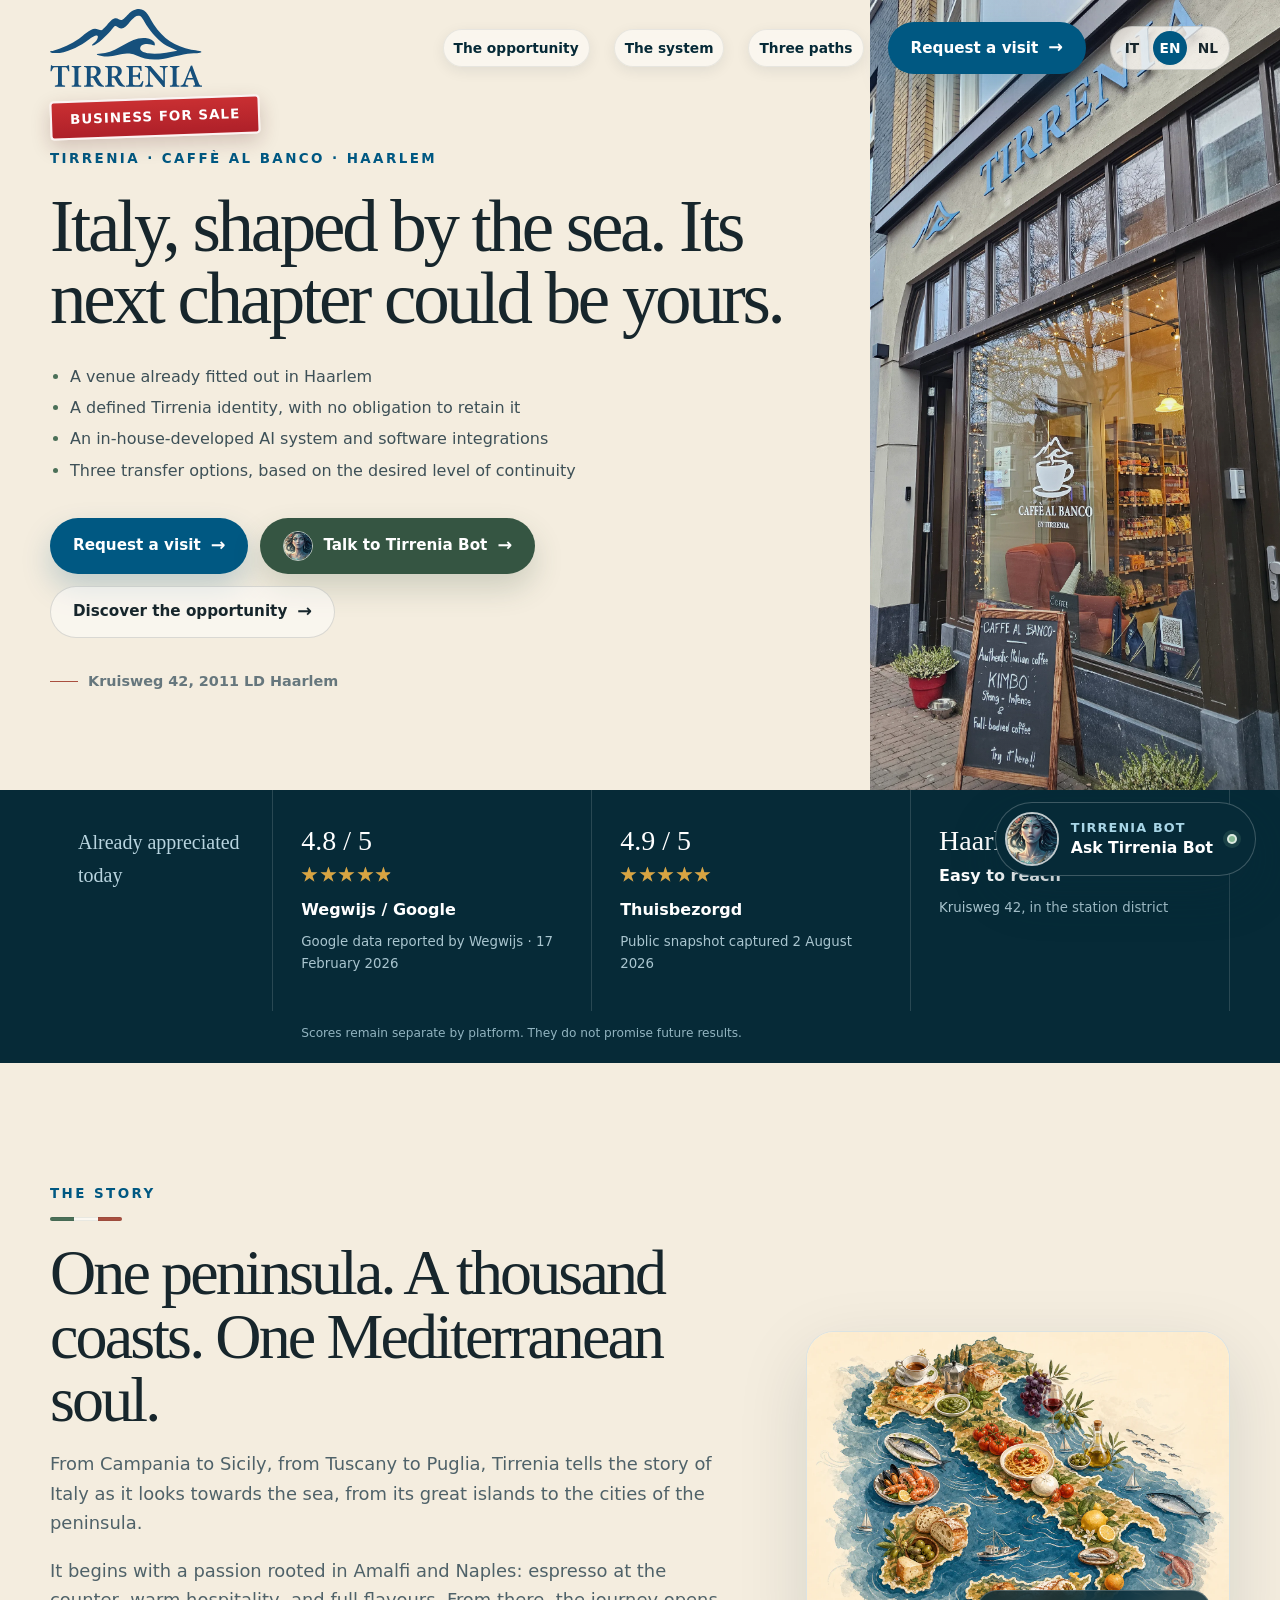
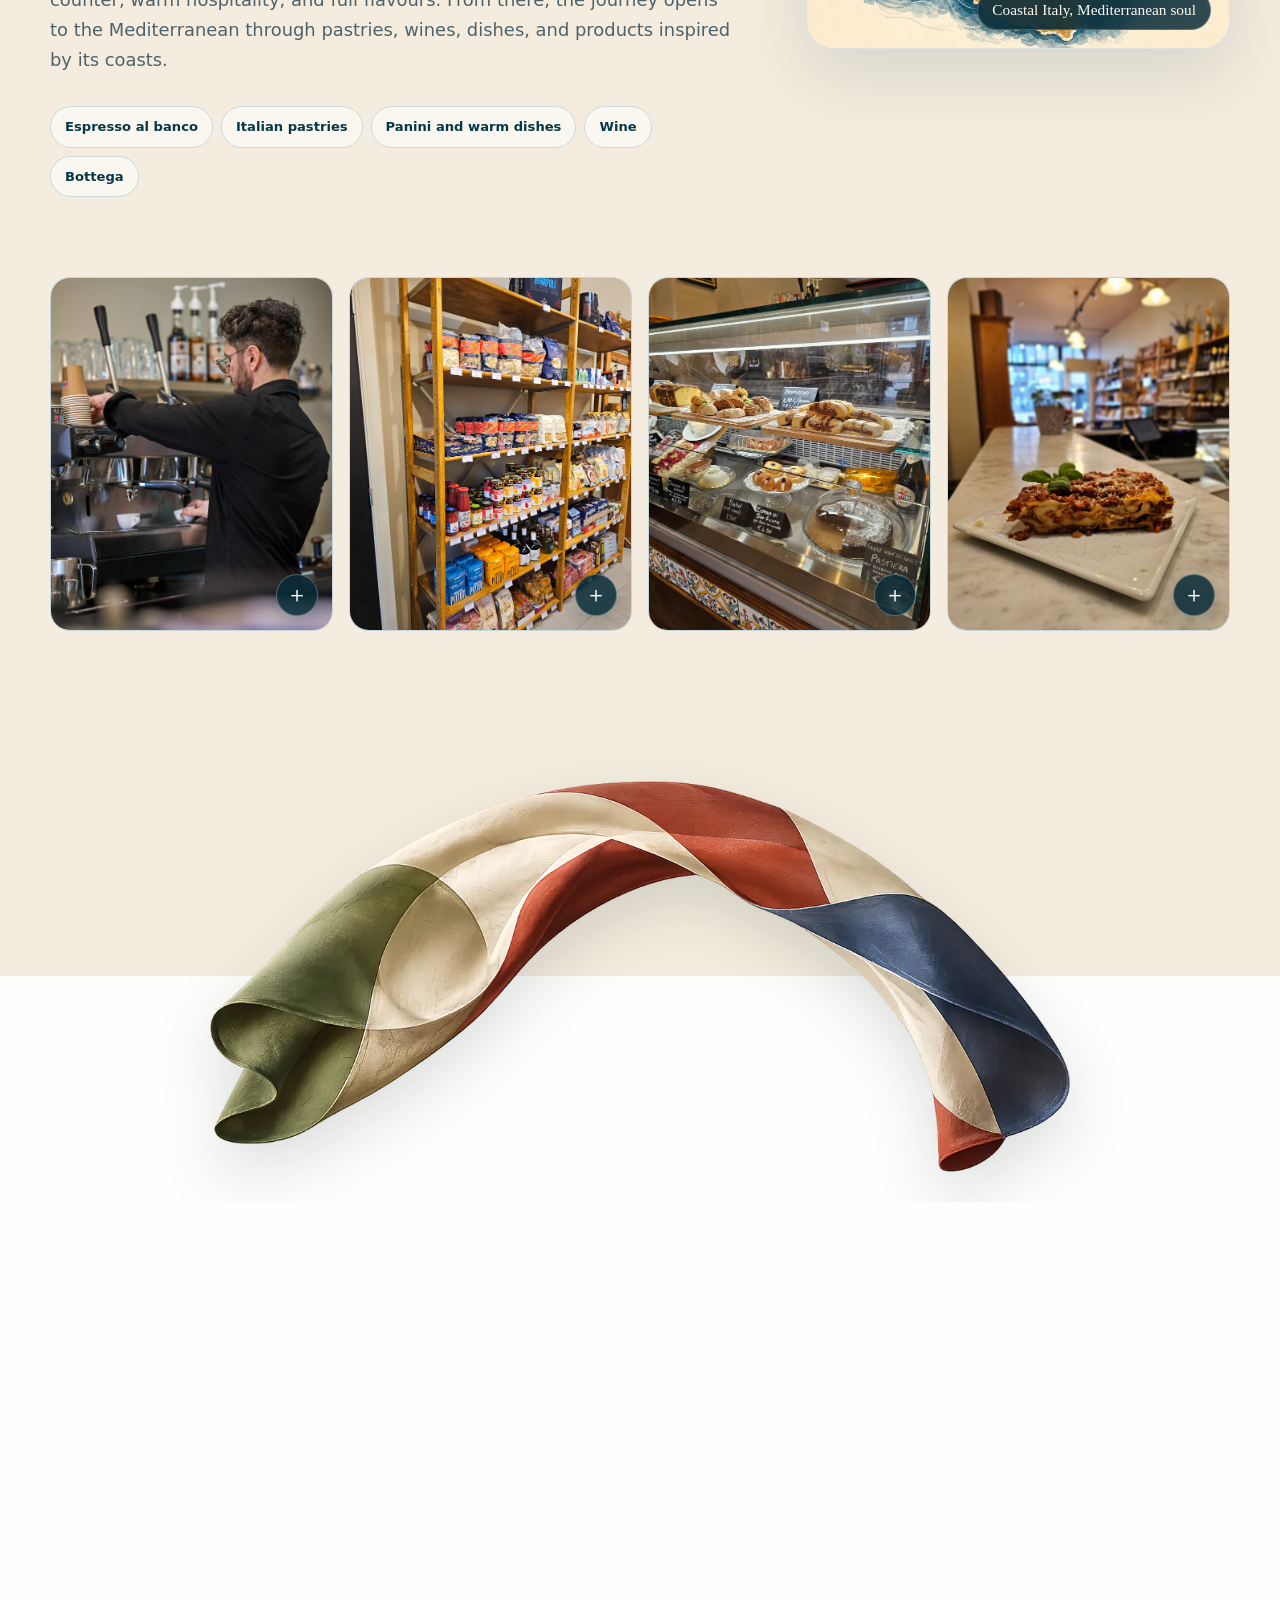
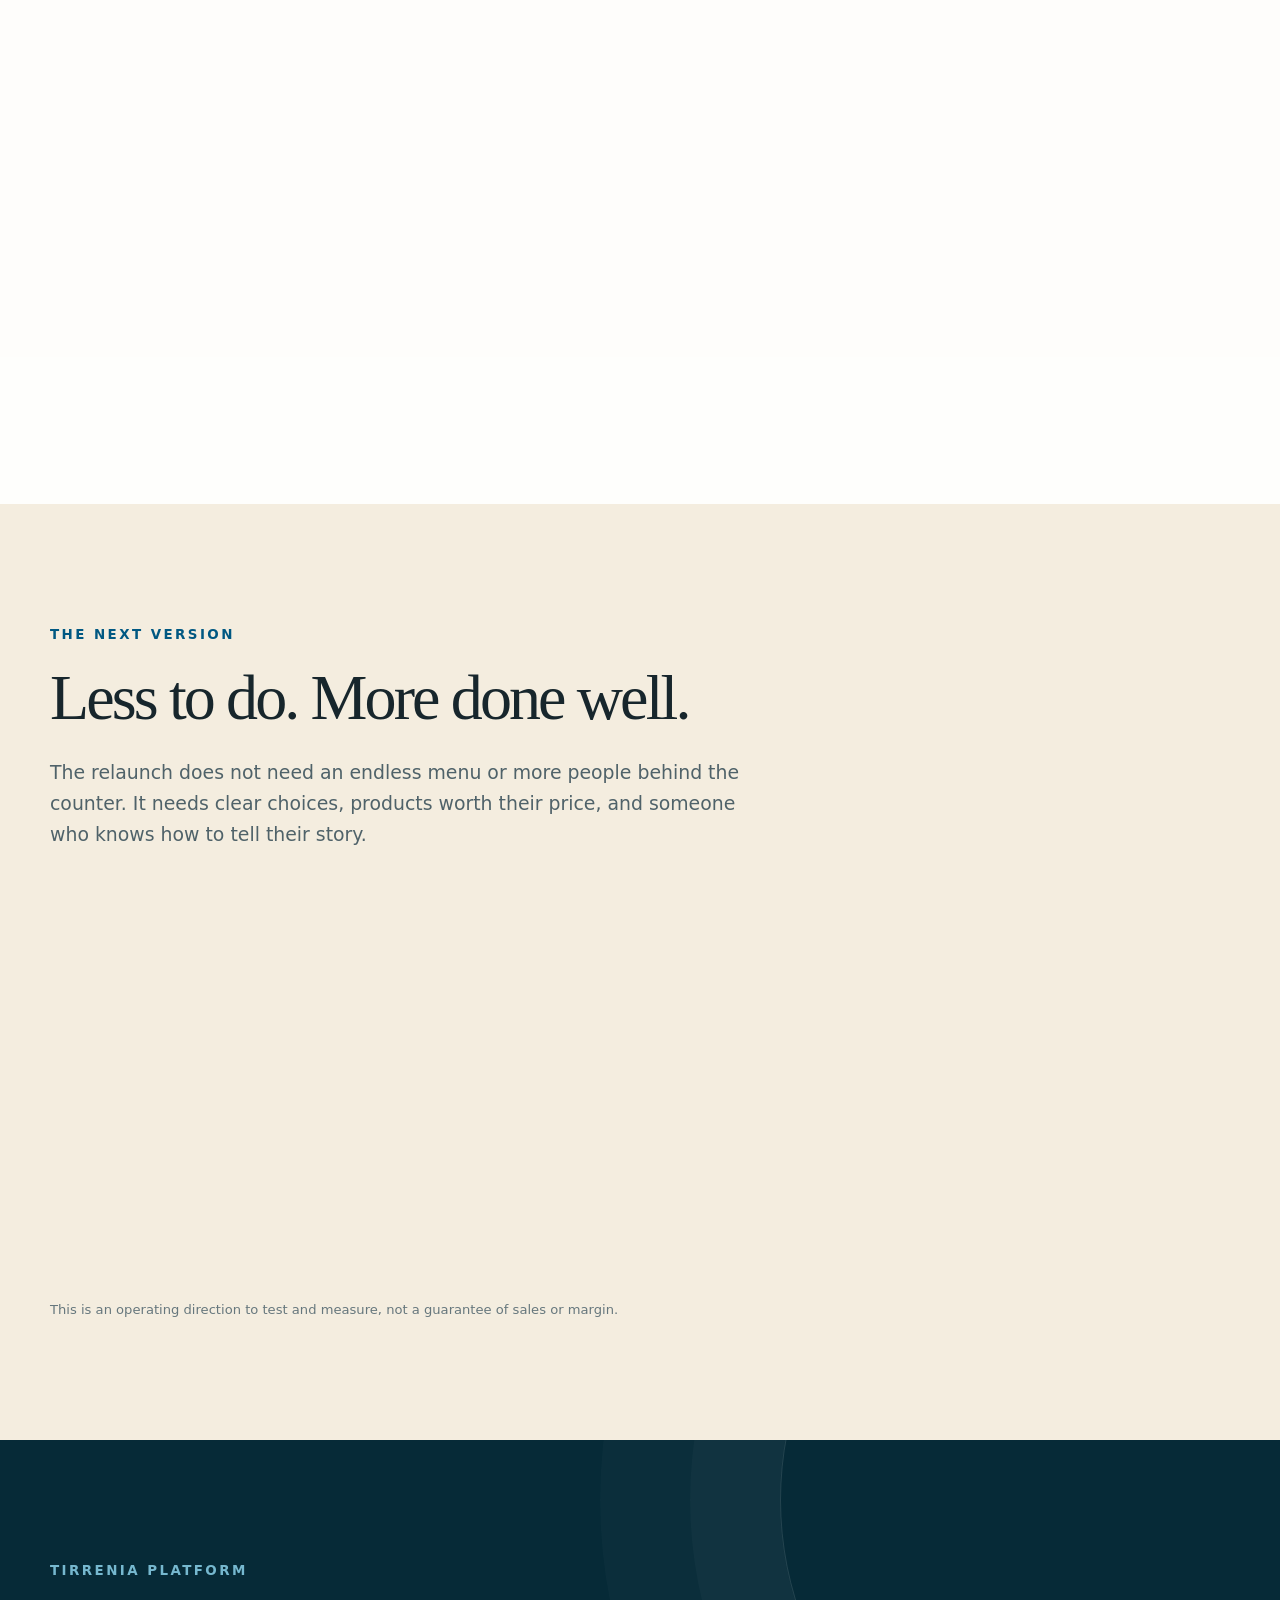
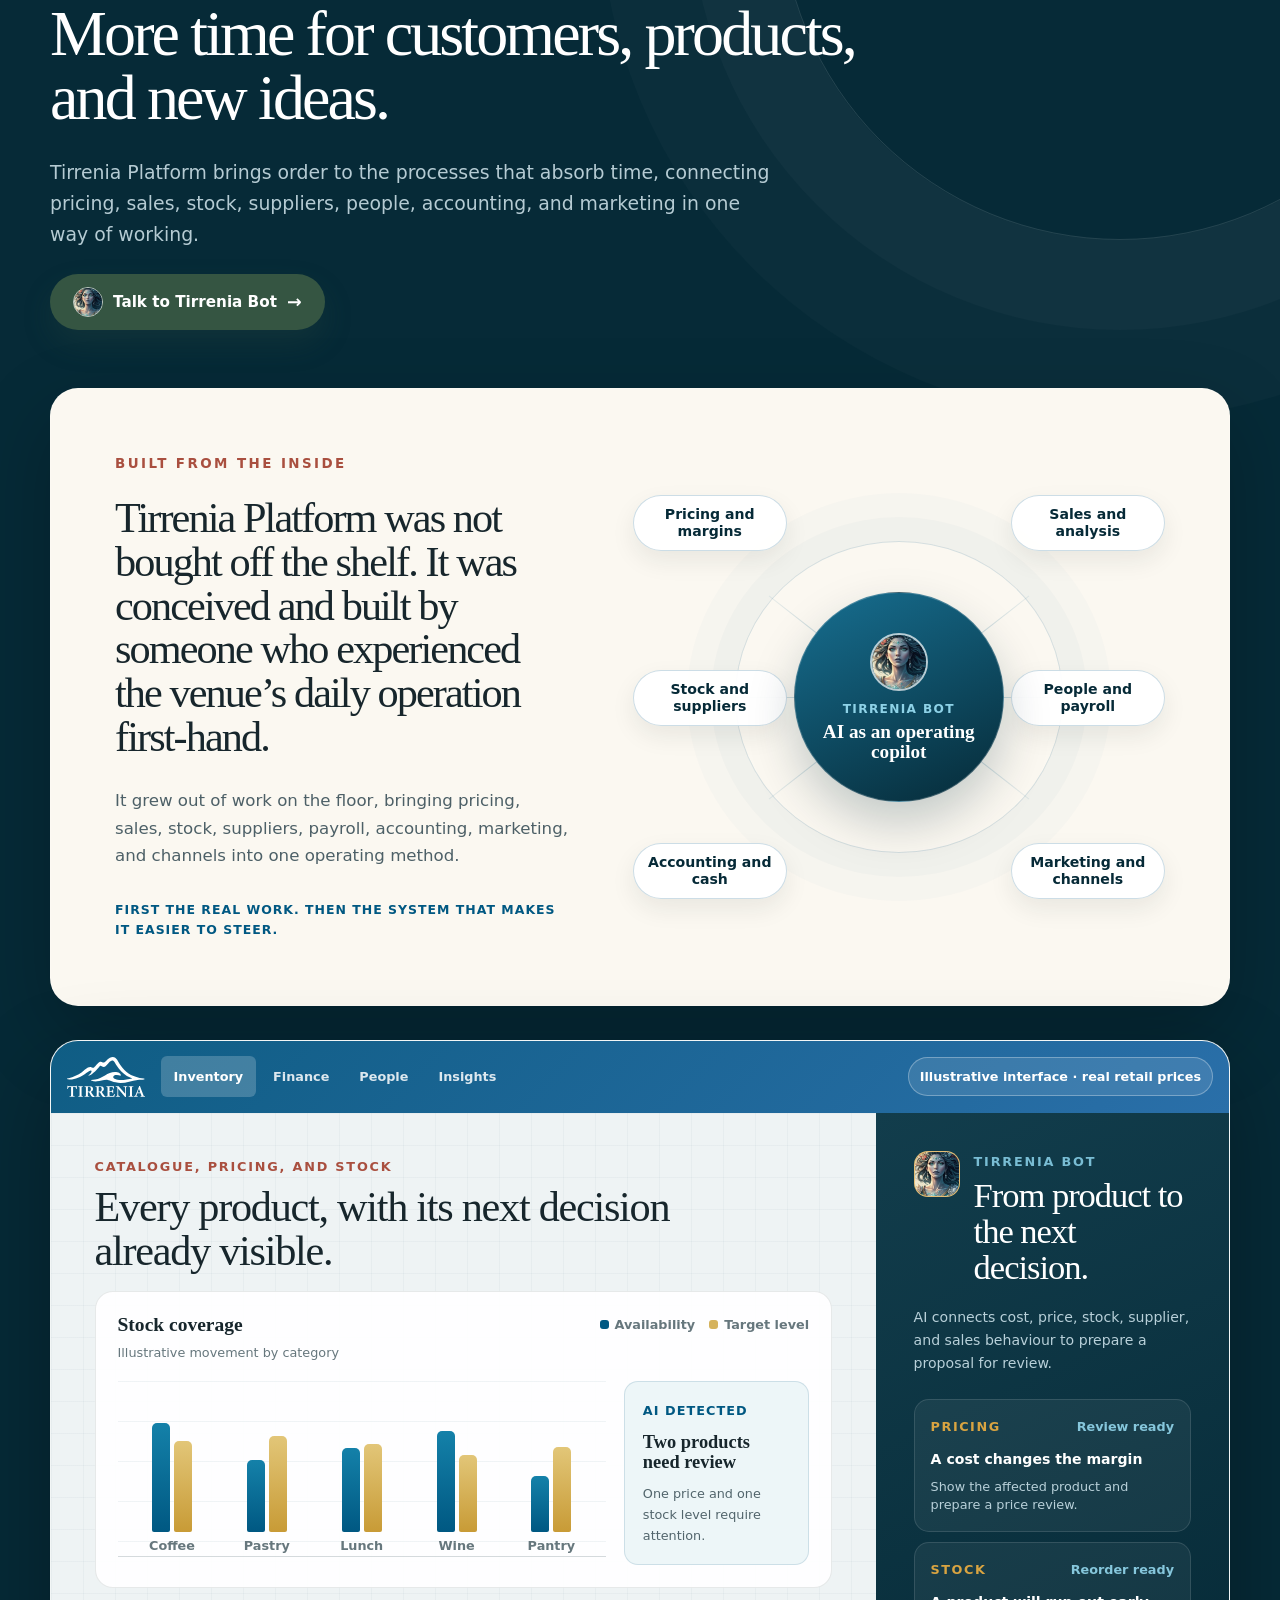
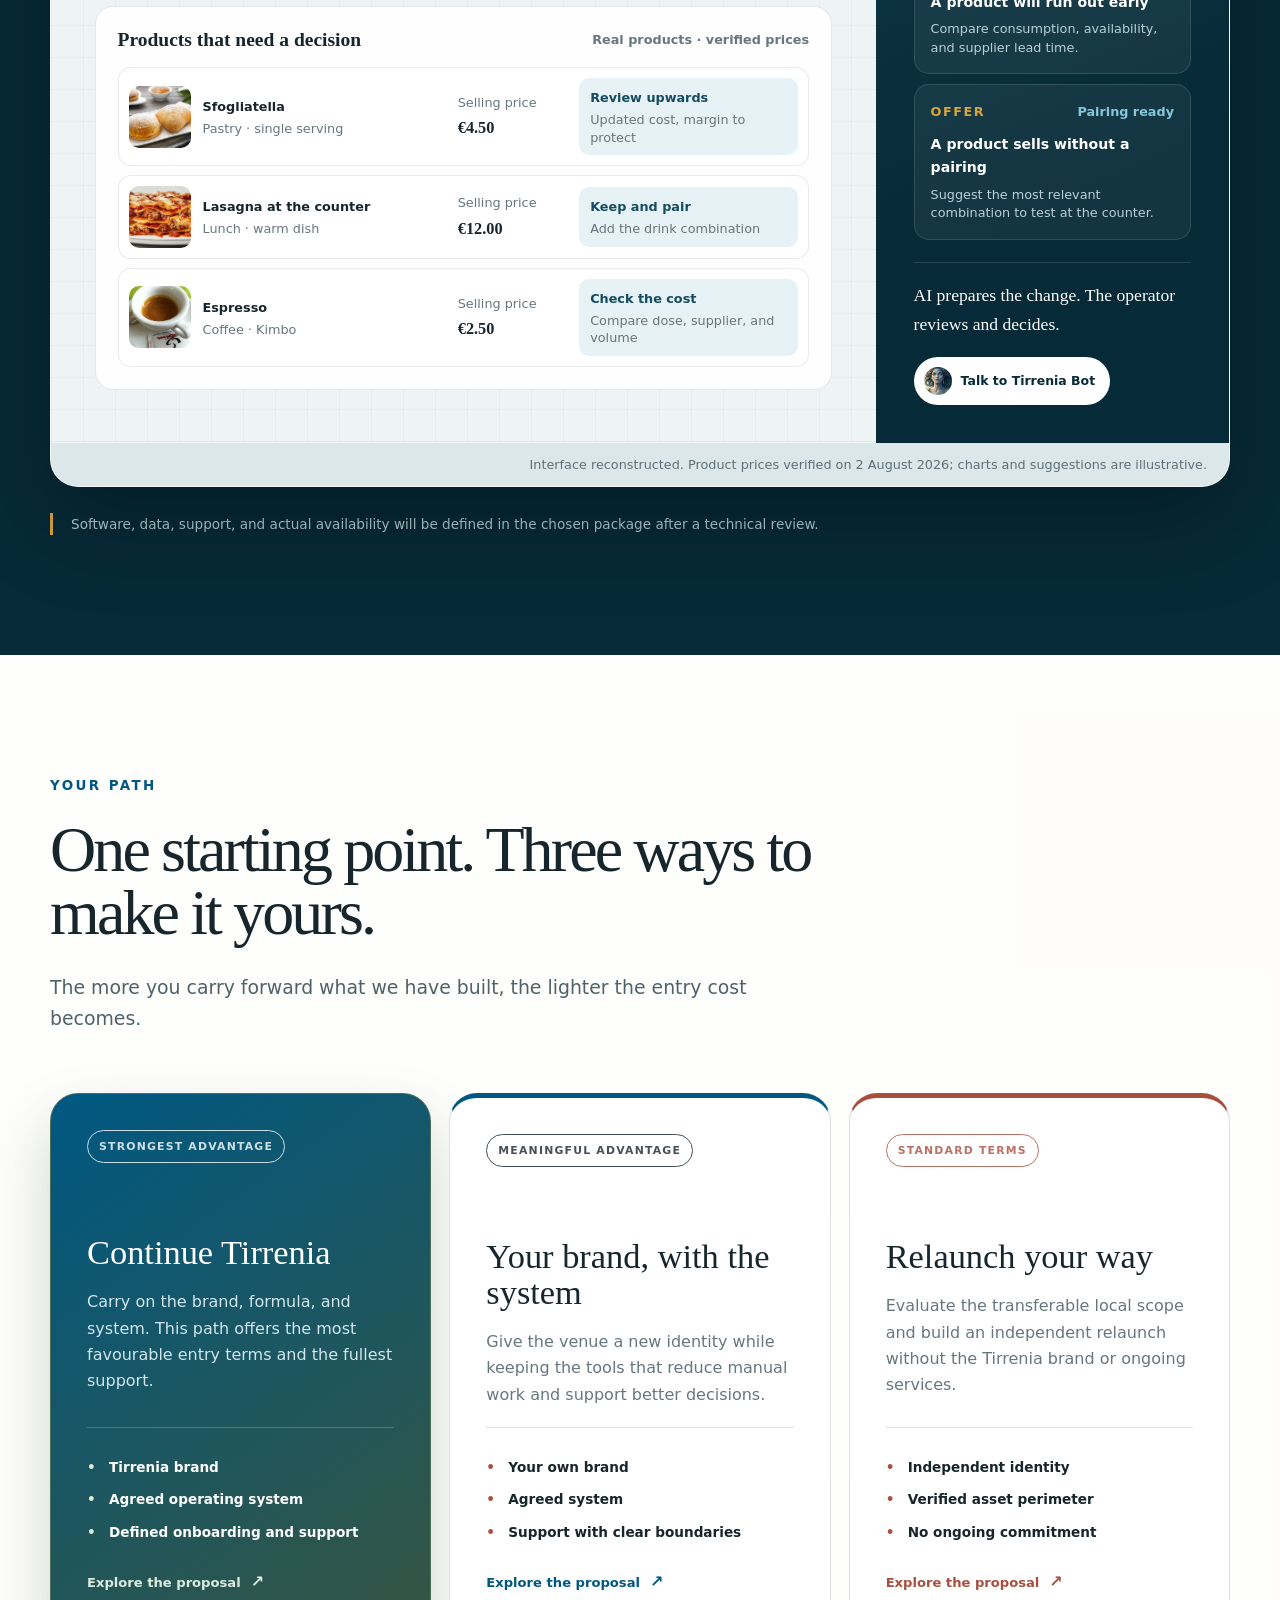
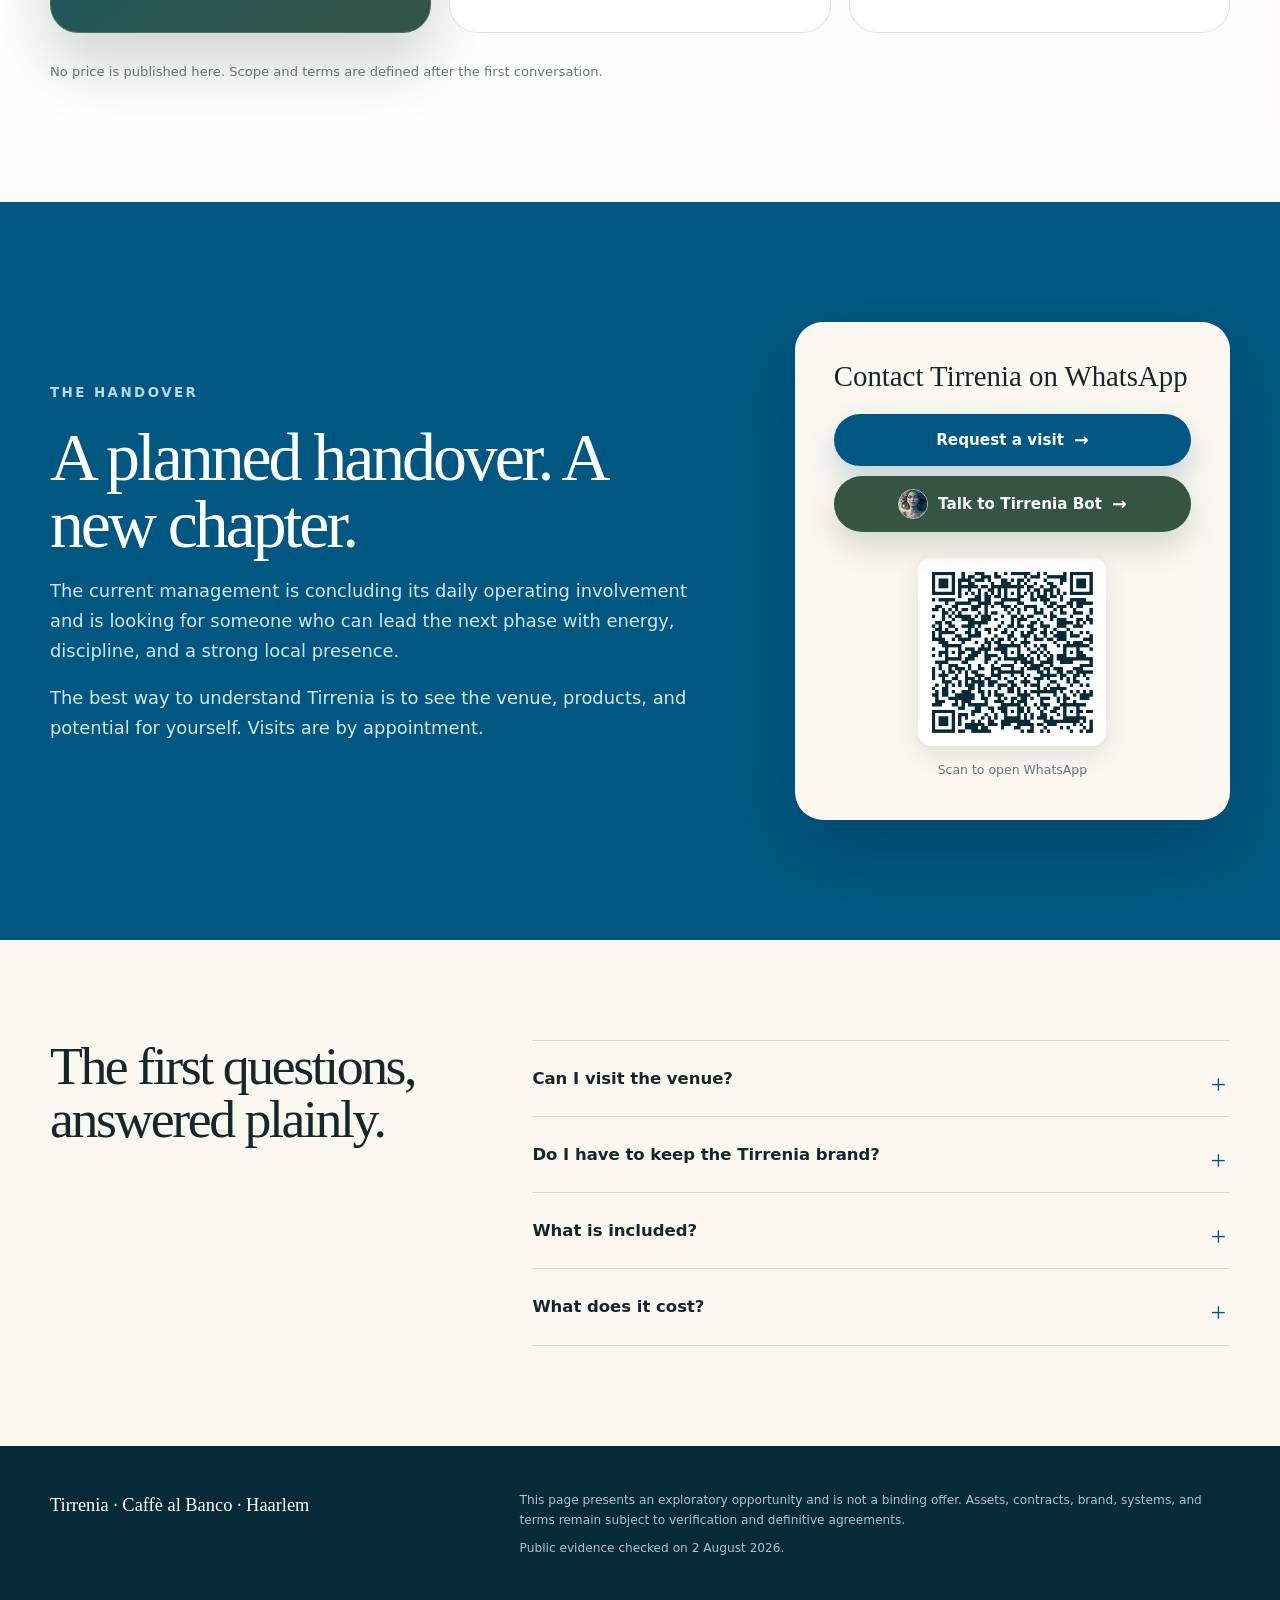
==== index.html @ 577c84ce "Publish Tirrenia Next" ====
<!DOCTYPE html>
<html lang="it">
  <head>
    <meta charset="utf-8">
    <meta name="viewport" content="width=device-width, initial-scale=1">
    <meta name="robots" content="noindex, nofollow, noarchive, nosnippet">
    <meta name="referrer" content="no-referrer">
    <meta name="theme-color" content="#f4eddf">
    <title>Tirrenia Haarlem | The next chapter</title>
    <meta name="description" content="Choose your language to discover the Tirrenia Haarlem opportunity.">
    <link rel="icon" href="/assets/favicon.svg" type="image/svg+xml">
    <link rel="stylesheet" href="/assets/styles.css">
  </head>
  <body class="language-entry">
    <main class="language-entry__panel">
      <img class="language-entry__logo" src="/assets/logo-tirrenia.svg" alt="Tirrenia">
      <p>Caffè al Banco · Haarlem</p>
      <h1>Choose your language</h1>
      <nav aria-label="Language selection">
        <a href="/it/" lang="it">Italiano</a>
        <a href="/en/" lang="en">English</a>
        <a href="/nl/" lang="nl">Nederlands</a>
      </nav>
    </main>
    <script type="module" src="/assets/root.js"></script>
  </body>
</html>
---- assets/styles.css ----
:root {
  --sea: #005882;
  --sea-dark: #083747;
  --sea-deep: #062a37;
  --sea-soft: #dceaf0;
  --cream: #f4eddf;
  --cream-light: #fbf8f1;
  --italia-green: #4b7058;
  --italia-green-dark: #355542;
  --italia-green-soft: #e4ede6;
  --italia-red: #a94f3f;
  --italia-red-soft: #f3e3df;
  --terracotta: var(--italia-red);
  --gold: #d9a441;
  --ink: #17262c;
  --muted: #66777d;
  --line: rgba(23, 38, 44, 0.14);
  --shadow: 0 24px 70px rgba(6, 42, 55, 0.13);
  --radius: 28px;
  --serif: Georgia, 'Times New Roman', serif;
  --sans: Inter, ui-sans-serif, system-ui, -apple-system, BlinkMacSystemFont, 'Segoe UI', sans-serif;
}

*,
*::before,
*::after {
  box-sizing: border-box;
}

html {
  scroll-behavior: smooth;
}

body {
  margin: 0;
  color: var(--ink);
  background: var(--cream-light);
  font-family: var(--sans);
  font-size: 16px;
  line-height: 1.65;
  text-rendering: optimizeLegibility;
}

body::before {
  position: fixed;
  inset: 0;
  z-index: -2;
  content: '';
  pointer-events: none;
  background:
    radial-gradient(circle at 10% 12%, rgba(217, 164, 65, 0.12), transparent 24rem),
    radial-gradient(circle at 90% 42%, rgba(0, 88, 130, 0.1), transparent 30rem),
    radial-gradient(circle at 8% 68%, rgba(75, 112, 88, 0.07), transparent 25rem),
    radial-gradient(circle at 92% 82%, rgba(169, 79, 63, 0.055), transparent 24rem);
}

img {
  display: block;
  max-width: 100%;
}

a {
  color: inherit;
}

button,
a {
  -webkit-tap-highlight-color: transparent;
}

:focus-visible {
  outline: 3px solid var(--gold);
  outline-offset: 4px;
  box-shadow: 0 0 0 6px var(--sea-deep);
}

.skip-link {
  position: fixed;
  top: 12px;
  left: 12px;
  z-index: 100;
  padding: 10px 16px;
  color: white;
  background: var(--sea-deep);
  border-radius: 999px;
  transform: translateY(-160%);
}

.skip-link:focus {
  transform: translateY(0);
}

.visually-hidden {
  position: absolute;
  width: 1px;
  height: 1px;
  padding: 0;
  margin: -1px;
  overflow: hidden;
  clip: rect(0 0 0 0);
  white-space: nowrap;
  border: 0;
}

.container {
  width: min(1180px, calc(100% - 40px));
  margin-inline: auto;
}

.site-header {
  position: absolute;
  top: 0;
  right: 0;
  left: 0;
  z-index: 20;
  color: var(--ink);
}

.site-header__inner {
  display: flex;
  min-height: 96px;
  align-items: center;
  justify-content: space-between;
  gap: 24px;
}

.brand-link {
  display: inline-flex;
  align-items: center;
}

.brand-link img {
  width: 152px;
  height: auto;
}

.site-nav {
  display: flex;
  align-items: center;
  gap: 24px;
  font-size: 0.86rem;
  font-weight: 700;
}

.site-nav > a:not(.button) {
  padding: 7px 10px;
  border: 1px solid rgba(23, 38, 44, 0.08);
  border-radius: 999px;
  color: var(--sea-deep);
  background: rgba(251, 248, 241, 0.88);
  box-shadow: 0 4px 14px rgba(6, 42, 55, 0.08);
  backdrop-filter: blur(8px);
  text-decoration: none;
}

.site-nav > a:not(.button):hover {
  color: var(--sea);
  background: white;
}

.language-switch {
  display: inline-flex;
  gap: 4px;
  padding: 4px;
  border: 1px solid var(--line);
  border-radius: 999px;
  background: rgba(251, 248, 241, 0.78);
}

.language-switch a {
  display: grid;
  min-width: 34px;
  min-height: 34px;
  place-items: center;
  border-radius: 999px;
  text-decoration: none;
}

.language-switch a[aria-current='page'] {
  color: white;
  background: var(--sea);
}

.button {
  display: inline-flex;
  min-height: 52px;
  align-items: center;
  justify-content: center;
  gap: 10px;
  padding: 12px 22px;
  border: 1px solid transparent;
  border-radius: 999px;
  font-size: 0.95rem;
  font-weight: 800;
  line-height: 1.1;
  text-align: center;
  text-decoration: none;
  transition: transform 180ms ease, box-shadow 180ms ease, background 180ms ease;
}

.button::after {
  content: '→';
  font-size: 1.1rem;
}

.button:hover {
  transform: translateY(-2px);
}

.button--primary {
  color: white;
  background: var(--sea);
  box-shadow: 0 14px 30px rgba(0, 88, 130, 0.22);
}

.button--primary:hover {
  background: var(--sea-dark);
}

.button--light {
  color: var(--sea-deep);
  background: white;
}

.button--ghost {
  border-color: var(--line);
  background: rgba(255, 255, 255, 0.48);
}

.button--bot {
  color: white;
  background: var(--italia-green-dark);
  box-shadow: 0 14px 30px rgba(53, 85, 66, 0.2);
  font-family: inherit;
  cursor: pointer;
}

.button--bot:hover {
  background: var(--italia-green);
}

.button--bot img {
  width: 30px;
  height: 30px;
  object-fit: cover;
  border: 1px solid rgba(255, 255, 255, 0.68);
  border-radius: 50%;
}

.button[aria-disabled='true'] {
  cursor: not-allowed;
  filter: saturate(0.3);
  opacity: 0.72;
}

.hero {
  position: relative;
  display: grid;
  min-height: 790px;
  grid-template-columns: minmax(0, 1.36fr) minmax(400px, 0.64fr);
  overflow: hidden;
  background: var(--cream);
}

.hero-ribbon {
  position: absolute;
  top: 83px;
  left: -101px;
  z-index: 24;
  display: grid;
  width: 463px;
  min-height: 76px;
  place-items: center;
  margin: 0;
  padding: 12px 54px;
  color: white;
  background: linear-gradient(180deg, #c92f32 0%, #ae2029 100%);
  border-block: 3px solid rgba(255, 255, 255, 0.94);
  box-shadow:
    0 0 0 5px #bd252d,
    0 14px 30px rgba(74, 20, 25, 0.24);
  font-size: clamp(1rem, 1.45vw, 1.45rem);
  font-weight: 900;
  letter-spacing: 0.075em;
  line-height: 1.1;
  text-align: center;
  text-transform: uppercase;
  transform: rotate(-45deg);
  transform-origin: center;
}

.hero-ribbon span {
  display: block;
  white-space: nowrap;
}

.hero__content {
  display: flex;
  align-items: center;
  padding: 142px clamp(36px, 4vw, 72px) 90px max(44px, calc((100vw - 1180px) / 2));
}

.hero__copy {
  max-width: 880px;
}

.eyebrow {
  margin: 0 0 20px;
  color: var(--sea);
  font-size: 0.78rem;
  font-weight: 900;
  letter-spacing: 0.18em;
  text-transform: uppercase;
}

.hero h1,
.section-title,
.transition h2,
.faq h2 {
  margin: 0;
  font-family: var(--serif);
  font-weight: 500;
  letter-spacing: -0.045em;
  line-height: 0.99;
}

.hero h1 {
  max-width: 880px;
  font-size: clamp(3.4rem, 5.7vw, 5.5rem);
}

.hero__points {
  max-width: 720px;
  margin: 30px 0 0;
  padding-left: 1.25em;
  color: #3d5057;
  font-size: clamp(1rem, 1.25vw, 1.18rem);
  line-height: 1.45;
}

.hero__points li + li {
  margin-top: 8px;
}

.hero__points li::marker {
  color: var(--italia-green);
}

.hero__actions {
  display: flex;
  flex-wrap: wrap;
  gap: 12px;
  margin-top: 36px;
}

.hero__address {
  display: flex;
  align-items: center;
  gap: 10px;
  margin: 32px 0 0;
  color: var(--muted);
  font-size: 0.9rem;
  font-weight: 700;
}

.hero__address::before {
  width: 28px;
  height: 1px;
  content: '';
  background: var(--terracotta);
}

.hero__image {
  position: relative;
  min-height: 700px;
  overflow: hidden;
}

.hero__image::after {
  position: absolute;
  inset: 0;
  content: '';
  background: linear-gradient(135deg, rgba(6, 42, 55, 0.06), transparent 46%, rgba(6, 42, 55, 0.24));
}

.hero__image img {
  width: 100%;
  height: 100%;
  object-fit: cover;
  object-position: 53% center;
}

.proof {
  color: white;
  background: var(--sea-deep);
}

.proof__inner {
  display: grid;
  grid-template-columns: 0.7fr repeat(3, 1fr);
  gap: 0;
  padding: 0;
}

.proof__label,
.proof-card {
  min-height: 180px;
  padding: 36px 28px;
  border-right: 1px solid rgba(255, 255, 255, 0.14);
}

.proof__label {
  display: flex;
  align-items: flex-start;
  color: #b8d4df;
  font-family: var(--serif);
  font-size: 1.25rem;
}

.proof-card {
  display: block;
  text-decoration: none;
  transition: background 180ms ease;
}

.proof-card:hover {
  background: rgba(255, 255, 255, 0.06);
}

.proof-card strong {
  display: block;
  margin-bottom: 6px;
  color: white;
  font-family: var(--serif);
  font-size: 1.75rem;
  font-weight: 500;
  line-height: 1.1;
}

.rating-stars {
  position: relative;
  display: inline-block;
  margin: 2px 0 12px;
  color: rgba(255, 255, 255, 0.22);
  font-family: Arial, Helvetica, sans-serif;
  font-size: 1.12rem;
  font-weight: 400;
  letter-spacing: 0.14em;
  line-height: 1;
}

.rating-stars__base,
.rating-stars__fill {
  white-space: nowrap;
}

.rating-stars__fill {
  position: absolute;
  top: 0;
  left: 0;
  width: var(--rating-fill);
  overflow: hidden;
  color: var(--gold);
}

.proof-card span,
.proof-card small {
  display: block;
}

.proof-card span {
  font-weight: 750;
}

.proof-card small {
  margin-top: 8px;
  color: #a9c5cf;
}

.proof__disclaimer {
  grid-column: 2 / -1;
  margin: 0;
  padding: 12px 28px 20px;
  color: #92b4c0;
  font-size: 0.76rem;
}

.section {
  padding: 120px 0;
}

.section--cream {
  background: var(--cream);
}

.section--white {
  background: rgba(255, 255, 255, 0.76);
}

.section-title {
  max-width: 860px;
  font-size: clamp(2.8rem, 5vw, 5.3rem);
}

.section-intro {
  max-width: 720px;
  margin: 28px 0 0;
  color: #4f6269;
  font-size: 1.18rem;
}

.identity__top {
  display: grid;
  grid-template-columns: minmax(0, 1.05fr) minmax(320px, 0.65fr);
  align-items: center;
  gap: 70px;
}

.identity__copy p:not(.eyebrow) {
  max-width: 720px;
  color: #4f6269;
  font-size: 1.12rem;
}

#story .identity__copy .eyebrow::after {
  display: block;
  width: 72px;
  height: 4px;
  margin-top: 12px;
  border-radius: 999px;
  content: '';
  background: linear-gradient(
    90deg,
    var(--italia-green) 0 33.333%,
    var(--cream-light) 33.333% 66.666%,
    var(--italia-red) 66.666% 100%
  );
  box-shadow: inset 0 0 0 1px rgba(23, 38, 44, 0.08);
}

.tag-list {
  display: flex;
  flex-wrap: wrap;
  gap: 8px;
  margin: 32px 0 0;
  padding: 0;
  list-style: none;
}

.tag-list li {
  padding: 9px 14px;
  border: 1px solid rgba(0, 88, 130, 0.18);
  border-radius: 999px;
  color: var(--sea-dark);
  background: rgba(255, 255, 255, 0.54);
  font-size: 0.82rem;
  font-weight: 750;
}

.italy-art {
  position: relative;
  aspect-ratio: 4 / 3;
  margin: 0;
  overflow: hidden;
  border: 1px solid rgba(0, 88, 130, 0.13);
  border-radius: var(--radius);
  background: var(--cream-light);
  box-shadow: var(--shadow);
}

.italy-art img {
  width: 100%;
  height: 100%;
  object-fit: cover;
}

.italy-art__label {
  position: absolute;
  right: 18px;
  bottom: 18px;
  max-width: calc(100% - 36px);
  padding: 9px 14px;
  color: var(--cream-light);
  background: rgba(6, 42, 55, 0.84);
  border: 1px solid rgba(255, 255, 255, 0.22);
  border-radius: 999px;
  backdrop-filter: blur(8px);
  font-family: var(--serif);
  font-size: 0.96rem;
  line-height: 1.3;
  text-align: right;
}

.story-carousel {
  margin-top: 80px;
}

.story-carousel__viewport {
  overflow-x: auto;
  overscroll-behavior-inline: contain;
  scroll-snap-type: inline mandatory;
  scrollbar-width: none;
}

.story-carousel__viewport::-webkit-scrollbar {
  display: none;
}

.story-carousel__track {
  display: grid;
  grid-template-columns: repeat(var(--slide-count), minmax(min(82vw, 270px), 1fr));
  gap: 16px;
}

.story-carousel__slide {
  min-width: 0;
  aspect-ratio: 4 / 5;
  margin: 0;
  overflow: hidden;
  border: 1px solid rgba(6, 72, 92, 0.1);
  border-radius: 20px;
  background: #dbe8e9;
  scroll-snap-align: start;
}

.story-carousel__open {
  position: relative;
  display: block;
  width: 100%;
  height: 100%;
  padding: 0;
  overflow: hidden;
  border: 0;
  background: transparent;
  cursor: zoom-in;
}

.story-carousel__open img {
  width: 100%;
  height: 100%;
  object-fit: cover;
  transition: transform 260ms ease;
}

.story-carousel__slide:nth-child(3) .story-carousel__open img {
  object-position: center 70%;
}

.story-carousel__open:hover img,
.story-carousel__open:focus-visible img {
  transform: scale(1.025);
}

.story-carousel__zoom {
  position: absolute;
  right: 14px;
  bottom: 14px;
  display: grid;
  width: 42px;
  height: 42px;
  place-items: center;
  color: white;
  background: rgba(6, 42, 55, 0.84);
  border: 1px solid rgba(255, 255, 255, 0.28);
  border-radius: 50%;
  box-shadow: 0 8px 24px rgba(6, 42, 55, 0.24);
  font-size: 1.35rem;
  line-height: 1;
  pointer-events: none;
  transition: background 180ms ease, transform 180ms ease;
}

.story-carousel__open:hover .story-carousel__zoom,
.story-carousel__open:focus-visible .story-carousel__zoom {
  background: var(--terracotta);
  transform: scale(1.06);
}

.story-carousel__controls {
  display: flex;
  align-items: center;
  justify-content: center;
  gap: 16px;
  margin-top: 22px;
}

.story-carousel__controls[hidden] {
  display: none;
}

.story-carousel__arrow,
.story-carousel__dot {
  border: 0;
  cursor: pointer;
}

.story-carousel__arrow {
  display: grid;
  width: 44px;
  height: 44px;
  place-items: center;
  border: 1px solid rgba(6, 72, 92, 0.18);
  border-radius: 50%;
  background: white;
  color: var(--sea-dark);
  font-size: 1.15rem;
  transition: border-color 180ms ease, color 180ms ease, transform 180ms ease;
}

.story-carousel__arrow:hover {
  border-color: var(--terracotta);
  color: var(--terracotta);
  transform: translateY(-2px);
}

.story-carousel__arrow:disabled {
  border-color: rgba(6, 72, 92, 0.08);
  color: rgba(6, 72, 92, 0.3);
  cursor: default;
  transform: none;
}

.story-carousel__dots {
  display: flex;
  gap: 9px;
}

.story-carousel__dot {
  width: 9px;
  height: 9px;
  padding: 0;
  border-radius: 999px;
  background: rgba(6, 72, 92, 0.24);
  transition: width 180ms ease, background 180ms ease;
}

.story-carousel__dot[aria-current='true'] {
  width: 30px;
  background: var(--terracotta);
}

.cultural-bridge {
  position: relative;
  z-index: 2;
  display: grid;
  width: 100%;
  height: auto;
  margin: 0;
  padding: clamp(18px, 2.4vw, 30px) 0;
  place-items: center;
  overflow: hidden;
  background: linear-gradient(
    to bottom,
    var(--cream) 0 50%,
    rgba(255, 255, 255, 0.76) 50% 100%
  );
}

.cultural-bridge img {
  display: block;
  width: min(860px, 92vw);
  height: auto;
  max-height: none;
  object-fit: contain;
  filter: drop-shadow(0 24px 30px rgba(23, 38, 44, 0.15));
  transform: none;
}

.photo-lightbox {
  width: min(1120px, calc(100% - 28px));
  max-width: none;
  max-height: calc(100dvh - 28px);
  padding: 0;
  overflow: visible;
  border: 0;
  color: white;
  background: transparent;
}

.photo-lightbox::backdrop {
  background: rgba(3, 24, 31, 0.92);
  backdrop-filter: blur(10px);
}

.photo-lightbox__panel {
  position: relative;
  display: grid;
  min-height: min(850px, calc(100dvh - 28px));
  padding: 62px 72px 24px;
  background: var(--sea-deep);
  border: 1px solid rgba(255, 255, 255, 0.16);
  border-radius: 24px;
  box-shadow: 0 32px 100px rgba(0, 0, 0, 0.5);
}

.photo-lightbox__close {
  position: absolute;
  top: 16px;
  right: 16px;
  z-index: 2;
  display: grid;
  width: 44px;
  height: 44px;
  place-items: center;
  border: 1px solid rgba(255, 255, 255, 0.26);
  border-radius: 50%;
  color: white;
  background: rgba(255, 255, 255, 0.1);
  cursor: pointer;
  font: inherit;
  font-size: 1.8rem;
  line-height: 1;
}

.photo-lightbox__figure {
  display: grid;
  min-height: 0;
  align-content: center;
  justify-items: center;
  gap: 14px;
  margin: 0;
}

.photo-lightbox__figure img {
  width: auto;
  max-width: 100%;
  max-height: calc(100dvh - 190px);
  object-fit: contain;
  border-radius: 16px;
  box-shadow: 0 20px 60px rgba(0, 0, 0, 0.34);
}

.photo-lightbox__figure figcaption {
  max-width: 760px;
  color: rgba(255, 255, 255, 0.78);
  font-size: 0.9rem;
  line-height: 1.45;
  text-align: center;
}

.photo-lightbox__navigation {
  display: flex;
  align-items: center;
  justify-content: center;
  gap: 18px;
  align-self: end;
  margin-top: 14px;
}

.photo-lightbox__navigation button {
  display: grid;
  width: 46px;
  height: 46px;
  place-items: center;
  border: 1px solid rgba(255, 255, 255, 0.26);
  border-radius: 50%;
  color: white;
  background: rgba(255, 255, 255, 0.1);
  cursor: pointer;
  font: inherit;
  font-size: 1.15rem;
}

.photo-lightbox__close:hover,
.photo-lightbox__navigation button:hover {
  border-color: var(--gold);
  color: var(--gold);
}

.photo-lightbox__navigation p {
  min-width: 54px;
  margin: 0;
  color: rgba(255, 255, 255, 0.82);
  font-size: 0.82rem;
  font-weight: 800;
  text-align: center;
}

.ready-grid {
  display: grid;
  grid-template-columns: 0.95fr 1.05fr;
  gap: 80px;
}

.fact-list {
  display: grid;
  gap: 0;
  margin: 34px 0 0;
  padding: 0;
  list-style: none;
  counter-reset: facts;
}

.fact-list li {
  position: relative;
  padding: 18px 12px 18px 48px;
  border-top: 1px solid var(--line);
  counter-increment: facts;
  font-weight: 750;
}

.fact-list li::before {
  position: absolute;
  left: 8px;
  color: var(--italia-green);
  content: '0' counter(facts);
  font-size: 0.75rem;
  font-weight: 900;
}

.profile-panel {
  padding: 44px;
  border: 1px solid var(--line);
  border-radius: var(--radius);
  background: var(--cream-light);
  box-shadow: var(--shadow);
}

#ready .eyebrow,
#ready .profile-card h4 {
  color: var(--italia-green-dark);
}

#ready .profile-panel {
  border-top: 5px solid var(--italia-green);
}

#ready .caveat {
  border-left-color: var(--italia-green);
}

.profile-panel h3 {
  margin: 0 0 22px;
  font-family: var(--serif);
  font-size: 1.8rem;
  font-weight: 500;
}

.profile-card {
  padding: 24px 0;
  border-top: 1px solid var(--line);
}

.profile-card h4 {
  margin: 0 0 7px;
  color: var(--sea-dark);
  font-size: 1.05rem;
}

.profile-card p {
  margin: 0;
  color: var(--muted);
}

.caveat {
  margin: 26px 0 0;
  padding-left: 18px;
  border-left: 3px solid var(--gold);
  color: var(--muted);
  font-size: 0.85rem;
}

.lever-grid {
  display: grid;
  grid-template-columns: repeat(3, 1fr);
  gap: 18px;
  margin-top: 60px;
}

.lever-card {
  min-height: 360px;
  padding: 36px;
  border: 1px solid var(--line);
  border-radius: 22px;
  background: rgba(255, 255, 255, 0.64);
}

.lever-card:nth-child(1) {
  border-top: 5px solid var(--italia-green);
}

.lever-card:nth-child(1) .lever-card__number {
  color: var(--italia-green);
}

.lever-card:nth-child(2) {
  border-top: 5px solid var(--italia-red);
}

.lever-card:nth-child(3) {
  border-top: 5px solid var(--sea);
}

.lever-card:nth-child(3) .lever-card__number {
  color: var(--sea);
}

.lever-card__number {
  color: var(--terracotta);
  font-size: 0.78rem;
  font-weight: 900;
  letter-spacing: 0.18em;
}

.lever-card h3 {
  margin: 74px 0 16px;
  font-family: var(--serif);
  font-size: 2.15rem;
  font-weight: 500;
  line-height: 1.05;
}

.lever-card p {
  margin: 0;
  color: var(--muted);
}

.section-note {
  margin: 28px 0 0;
  color: var(--muted);
  font-size: 0.82rem;
}

.system-section {
  position: relative;
  overflow: hidden;
  color: white;
  background: var(--sea-deep);
}

.system-section::before {
  position: absolute;
  top: -280px;
  right: -180px;
  width: 680px;
  height: 680px;
  content: '';
  border: 1px solid rgba(255, 255, 255, 0.12);
  border-radius: 50%;
  box-shadow: 0 0 0 90px rgba(255, 255, 255, 0.025), 0 0 0 180px rgba(255, 255, 255, 0.02);
}

.system-section .eyebrow {
  color: #76b8cf;
}

.system-section .section-intro,
.system-section .caveat,
.system-section .section-note {
  color: #b5cbd3;
}

.creator-story {
  position: relative;
  z-index: 1;
  margin-top: 58px;
  overflow: hidden;
  border: 1px solid rgba(255, 255, 255, 0.16);
  border-radius: var(--radius);
  color: var(--ink);
  background: var(--cream-light);
  box-shadow: 0 30px 80px rgba(0, 0, 0, 0.22);
}

.creator-story__copy {
  display: grid;
  grid-template-columns: minmax(0, 0.92fr) minmax(470px, 1.08fr);
  align-items: center;
  gap: clamp(34px, 5vw, 76px);
  padding: clamp(38px, 5vw, 68px);
}

.creator-story__text {
  min-width: 0;
}

.creator-story__text .eyebrow {
  color: var(--terracotta);
}

.creator-story__text blockquote {
  max-width: 980px;
  margin: 0;
  font-family: var(--serif);
  font-size: clamp(2.15rem, 3.3vw, 3.45rem);
  font-weight: 500;
  letter-spacing: -0.045em;
  line-height: 1.04;
}

.creator-story__text > p:not(.eyebrow) {
  max-width: 820px;
  margin: 28px 0 0;
  color: #4d6067;
  font-size: 1.04rem;
}

.creator-story__text > small {
  display: block;
  margin-top: 30px;
  color: var(--sea);
  font-size: 0.78rem;
  font-weight: 850;
  letter-spacing: 0.08em;
  text-transform: uppercase;
}

.creator-ecosystem {
  position: relative;
  width: 100%;
  max-width: 620px;
  height: 440px;
  margin-inline: auto;
  isolation: isolate;
}

.creator-ecosystem::before {
  position: absolute;
  z-index: -2;
  inset: 64px 102px;
  content: '';
  border: 1px solid rgba(0, 88, 130, 0.16);
  border-radius: 50%;
  box-shadow: 0 0 0 24px rgba(0, 88, 130, 0.025), 0 0 0 48px rgba(0, 88, 130, 0.018);
}

.creator-ecosystem__orbit {
  position: absolute;
  z-index: -1;
  inset: 0;
  pointer-events: none;
}

.creator-ecosystem__spoke {
  position: absolute;
  top: 50%;
  left: 50%;
  width: 31%;
  height: 1px;
  transform-origin: 0 50%;
  background: linear-gradient(90deg, rgba(0, 88, 130, 0.38), rgba(0, 88, 130, 0.08));
}

.creator-ecosystem__spoke--1 { transform: rotate(218deg); }
.creator-ecosystem__spoke--2 { transform: rotate(322deg); }
.creator-ecosystem__spoke--3 { transform: rotate(180deg); }
.creator-ecosystem__spoke--4 { transform: rotate(0deg); }
.creator-ecosystem__spoke--5 { transform: rotate(142deg); }
.creator-ecosystem__spoke--6 { transform: rotate(38deg); }

.creator-ecosystem__centre {
  position: absolute;
  z-index: 2;
  top: 50%;
  left: 50%;
  display: flex;
  width: 210px;
  height: 210px;
  align-items: center;
  padding: 22px;
  border: 1px solid rgba(255, 255, 255, 0.22);
  border-radius: 50%;
  color: white;
  background: linear-gradient(155deg, #176f91, var(--sea-deep));
  box-shadow: 0 22px 48px rgba(6, 42, 55, 0.22);
  transform: translate(-50%, -50%);
  flex-direction: column;
  justify-content: center;
  font: inherit;
  text-align: center;
  cursor: pointer;
}

.creator-ecosystem__centre:hover {
  filter: brightness(1.08);
}

.creator-ecosystem__centre img {
  width: 58px;
  height: 58px;
  border: 2px solid rgba(255, 255, 255, 0.7);
  border-radius: 50%;
  object-fit: cover;
}

.creator-ecosystem__centre small {
  margin-top: 8px;
  color: #8ed2e7;
  font-size: 0.66rem;
  font-weight: 900;
  letter-spacing: 0.11em;
  text-transform: uppercase;
}

.creator-ecosystem__centre strong {
  margin-top: 3px;
  font-family: var(--serif);
  font-size: 1.2rem;
  font-weight: 600;
  line-height: 1.02;
}

.creator-ecosystem__node {
  position: absolute;
  z-index: 1;
  display: grid;
  width: clamp(136px, 29%, 176px);
  min-height: 54px;
  padding: 10px 13px;
  place-items: center;
  border: 1px solid rgba(0, 88, 130, 0.2);
  border-radius: 999px;
  color: var(--sea-deep);
  background: rgba(255, 255, 255, 0.94);
  box-shadow: 0 10px 24px rgba(23, 38, 44, 0.08);
  font-size: 0.72rem;
  font-weight: 850;
  line-height: 1.2;
  text-align: center;
}

.creator-ecosystem__node--1 { top: 18px; left: 0; }
.creator-ecosystem__node--2 { top: 18px; right: 0; }
.creator-ecosystem__node--3 { top: 193px; left: 0; }
.creator-ecosystem__node--4 { top: 193px; right: 0; }
.creator-ecosystem__node--5 { bottom: 18px; left: 0; }
.creator-ecosystem__node--6 { right: 0; bottom: 18px; }

.platform-mockup {
  position: relative;
  z-index: 1;
  margin-top: 34px;
  overflow: hidden;
  border: 1px solid rgba(255, 255, 255, 0.2);
  border-radius: var(--radius);
  color: var(--ink);
  background: #eef3f4;
  box-shadow: 0 34px 90px rgba(0, 0, 0, 0.3);
}

.platform-mockup__bar {
  display: flex;
  align-items: center;
  gap: 16px;
  min-height: 72px;
  padding: 0 16px;
  color: white;
  background: linear-gradient(135deg, #0f5d84 0%, #2a6fa9 100%);
  box-shadow: 0 2px 8px rgba(15, 93, 132, 0.25);
}

.platform-brand {
  display: flex;
  width: auto;
  height: 40px;
  flex: 0 0 auto;
  align-items: center;
}

.platform-brand img {
  display: block;
  width: auto;
  height: 40px;
  filter: brightness(0) invert(1);
}

.platform-tabs {
  display: flex;
  align-items: center;
  gap: 4px;
  min-width: 0;
}

.platform-tab {
  padding: 9px 12px;
  border: 1px solid transparent;
  border-radius: 6px;
  color: rgba(255, 255, 255, 0.85);
  background: transparent;
  font: inherit;
  font-size: 0.74rem;
  font-weight: 800;
  cursor: pointer;
  transition: color 160ms ease, background-color 160ms ease, box-shadow 160ms ease;
}

.platform-tab:hover {
  color: white;
  background: rgba(255, 255, 255, 0.1);
}

.platform-tab[aria-selected='true'] {
  color: white;
  background: rgba(255, 255, 255, 0.2);
  box-shadow: none;
}

.platform-tab:focus-visible {
  outline: 3px solid var(--gold);
  outline-offset: 2px;
}

.platform-mockup__badge {
  margin-left: auto;
  padding: 8px 11px;
  border: 1px solid rgba(255, 255, 255, 0.3);
  border-radius: 999px;
  color: white;
  background: rgba(255, 255, 255, 0.11);
  font-size: 0.68rem;
  font-weight: 800;
  white-space: nowrap;
}

.platform-mockup__body {
  display: grid;
  grid-template-columns: minmax(0, 1.4fr) minmax(310px, 0.6fr);
}

.platform-mockup__body[hidden] {
  display: none;
}

.platform-workspace {
  padding: clamp(26px, 3.4vw, 44px);
  background:
    linear-gradient(rgba(7, 72, 98, 0.035) 1px, transparent 1px),
    linear-gradient(90deg, rgba(7, 72, 98, 0.035) 1px, transparent 1px),
    #eef3f4;
  background-size: 32px 32px;
}

.platform-kicker {
  margin: 0 0 8px;
  color: var(--terracotta);
  font-size: 0.68rem;
  font-weight: 900;
  letter-spacing: 0.14em;
  text-transform: uppercase;
}

.platform-workspace > h3,
.ai-sidebar h3 {
  margin: 0;
  font-family: var(--serif);
  font-weight: 500;
  letter-spacing: -0.03em;
  line-height: 1.04;
}

.platform-workspace > h3 {
  max-width: 620px;
  font-size: clamp(2rem, 3.3vw, 3.35rem);
}

.platform-summaries {
  display: grid;
  grid-template-columns: repeat(3, minmax(0, 1fr));
  gap: 12px;
  margin-top: 28px;
}

.platform-summary {
  position: relative;
  min-height: 146px;
  padding: 20px;
  overflow: hidden;
  border: 1px solid rgba(23, 38, 44, 0.1);
  border-radius: 16px;
  background: rgba(255, 255, 255, 0.9);
}

.platform-summary::before {
  position: absolute;
  top: 0;
  right: 0;
  left: 0;
  height: 4px;
  content: '';
  background: var(--sea);
}

.platform-summary--good::before {
  background: var(--italia-green);
}

.platform-summary--warm::before {
  background: var(--gold);
}

.platform-summary--alert::before {
  background: var(--terracotta);
}

.platform-summary small,
.platform-summary strong,
.platform-summary span {
  display: block;
}

.platform-summary small {
  color: #62757b;
  font-size: 0.7rem;
  font-weight: 800;
}

.platform-summary strong {
  margin-top: 18px;
  font-family: var(--serif);
  font-size: 1.35rem;
  font-weight: 600;
  line-height: 1.05;
}

.platform-summary span {
  margin-top: 9px;
  color: #52656c;
  font-size: 0.72rem;
}

.platform-attention {
  margin-top: 18px;
  padding: 24px;
  border: 1px solid rgba(23, 38, 44, 0.1);
  border-radius: 18px;
  background: rgba(255, 255, 255, 0.9);
}

.platform-attention h4 {
  margin: 0 0 10px;
  font-family: var(--serif);
  font-size: 1.35rem;
  font-weight: 600;
}

.platform-attention ul {
  margin: 0;
  padding: 0;
  list-style: none;
}

.platform-attention li {
  display: grid;
  grid-template-columns: minmax(0, 1fr) auto;
  align-items: center;
  gap: 18px;
  padding: 16px 0;
  border-top: 1px solid rgba(23, 38, 44, 0.09);
  color: #52656c;
  font-size: 0.78rem;
}

.platform-attention li strong {
  padding: 7px 10px;
  border-radius: 999px;
  color: #9a472e;
  background: #f7e4dd;
  font-size: 0.66rem;
  white-space: nowrap;
}

.platform-visual,
.platform-products {
  margin-top: 18px;
  padding: 22px;
  border: 1px solid rgba(23, 38, 44, 0.1);
  border-radius: 18px;
  background: rgba(255, 255, 255, 0.92);
}

.platform-visual__header,
.platform-products__header {
  display: flex;
  align-items: flex-start;
  justify-content: space-between;
  gap: 18px;
}

.platform-visual h4,
.platform-products h4 {
  margin: 0;
  font-family: var(--serif);
  font-size: 1.22rem;
  font-weight: 600;
  line-height: 1.15;
}

.platform-visual__header p {
  margin: 5px 0 0;
  color: #66777d;
  font-size: 0.68rem;
}

.platform-chart__legend {
  display: flex;
  flex-wrap: wrap;
  justify-content: flex-end;
  gap: 8px 14px;
  color: #66777d;
  font-size: 0.62rem;
  font-weight: 750;
}

.platform-chart__legend span {
  display: inline-flex;
  align-items: center;
  gap: 6px;
}

.platform-chart__key {
  width: 9px;
  height: 9px;
  border-radius: 3px;
  background: var(--sea);
}

.platform-chart__key--compare {
  background: #d5b35d;
}

.platform-visual__body {
  display: grid;
  grid-template-columns: minmax(0, 1.45fr) minmax(170px, 0.55fr);
  gap: 18px;
  margin-top: 18px;
}

.platform-chart {
  display: flex;
  height: 176px;
  align-items: stretch;
  justify-content: space-around;
  gap: 10px;
  padding: 18px 12px 0;
  border-bottom: 1px solid rgba(23, 38, 44, 0.12);
  background: repeating-linear-gradient(
    to bottom,
    rgba(7, 72, 98, 0.06) 0,
    rgba(7, 72, 98, 0.06) 1px,
    transparent 1px,
    transparent 40px
  );
}

.platform-chart__group {
  display: grid;
  min-width: 40px;
  flex: 1 1 0;
  grid-template-rows: minmax(0, 1fr) 24px;
  align-items: end;
  text-align: center;
}

.platform-chart__pair {
  display: flex;
  height: 100%;
  align-items: flex-end;
  justify-content: center;
  gap: 4px;
}

.platform-chart__bar {
  width: min(18px, 36%);
  height: var(--bar-height);
  min-height: 8px;
  border-radius: 5px 5px 2px 2px;
  background: linear-gradient(180deg, #1481a9, var(--sea));
}

.platform-chart__bar--compare {
  background: linear-gradient(180deg, #e2c678, #c89b36);
}

.platform-chart__group small {
  overflow: hidden;
  color: #66777d;
  font-size: 0.58rem;
  font-weight: 750;
  text-overflow: ellipsis;
  white-space: nowrap;
}

.platform-visual__insight {
  display: flex;
  min-height: 176px;
  flex-direction: column;
  justify-content: center;
  padding: 18px;
  border: 1px solid rgba(0, 88, 130, 0.14);
  border-radius: 14px;
  background: #edf6f8;
}

.platform-visual__insight small {
  color: var(--sea);
  font-size: 0.62rem;
  font-weight: 900;
  letter-spacing: 0.08em;
  text-transform: uppercase;
}

.platform-visual__insight strong {
  margin-top: 12px;
  font-family: var(--serif);
  font-size: 1.15rem;
  line-height: 1.08;
}

.platform-visual__insight p {
  margin: 10px 0 0;
  color: #52656c;
  font-size: 0.68rem;
}

.platform-products__header > span {
  color: #66777d;
  font-size: 0.62rem;
  font-weight: 750;
  text-align: right;
}

.platform-products__list {
  display: grid;
  gap: 9px;
  margin-top: 16px;
}

.platform-product {
  display: grid;
  grid-template-columns: 62px minmax(150px, 1fr) minmax(82px, 0.45fr) minmax(150px, 0.9fr);
  align-items: center;
  gap: 12px;
  padding: 10px;
  border: 1px solid rgba(23, 38, 44, 0.09);
  border-radius: 13px;
  background: #fff;
}

.platform-product > img {
  width: 62px;
  height: 62px;
  border-radius: 10px;
  object-fit: cover;
}

.platform-product:nth-child(1) > img {
  object-position: 50% 40%;
}

.platform-product:nth-child(3) > img {
  object-position: 58% 34%;
}

.platform-product__identity,
.platform-product__price,
.platform-product__suggestion {
  display: flex;
  min-width: 0;
  flex-direction: column;
}

.platform-product__identity strong {
  font-size: 0.78rem;
}

.platform-product__identity span,
.platform-product__price small,
.platform-product__suggestion span {
  margin-top: 3px;
  color: #66777d;
  font-size: 0.6rem;
  line-height: 1.35;
}

.platform-product__price strong {
  margin-top: 4px;
  font-family: var(--serif);
  font-size: 1.02rem;
}

.platform-product__suggestion {
  padding: 9px 11px;
  border-radius: 10px;
  color: #144b61;
  background: #e6f2f5;
}

.platform-product__suggestion strong {
  font-size: 0.68rem;
}

.ai-sidebar {
  padding: clamp(26px, 3vw, 38px);
  color: white;
  background: linear-gradient(155deg, #123d4c, #062a37 72%);
}

.ai-sidebar__heading {
  display: flex;
  align-items: flex-start;
  gap: 14px;
}

.ai-sidebar__mark {
  display: grid;
  width: 46px;
  height: 46px;
  flex: 0 0 46px;
  overflow: hidden;
  place-items: center;
  border: 1px solid rgba(255, 255, 255, 0.28);
  border-radius: 14px;
  color: var(--sea-deep);
  background: var(--gold);
  font-size: 0.78rem;
  font-weight: 950;
}

.ai-sidebar__mark img {
  display: block;
  width: 100%;
  height: 100%;
  object-fit: cover;
}

.ai-sidebar__heading p {
  margin: 0 0 6px;
  color: #79bdd4;
  font-size: 0.66rem;
  font-weight: 900;
  letter-spacing: 0.14em;
  text-transform: uppercase;
}

.ai-sidebar h3 {
  font-size: clamp(1.8rem, 2.7vw, 2.6rem);
}

.ai-sidebar__intro {
  margin: 20px 0 0;
  color: #b8d0d9;
  font-size: 0.82rem;
}

.ai-problems {
  display: grid;
  gap: 10px;
  margin-top: 24px;
}

.ai-problem {
  padding: 16px;
  border: 1px solid rgba(255, 255, 255, 0.12);
  border-radius: 15px;
  background: rgba(255, 255, 255, 0.055);
}

.ai-problem__top {
  display: flex;
  align-items: center;
  justify-content: space-between;
  gap: 12px;
}

.ai-problem__top span {
  color: var(--gold);
  font-size: 0.62rem;
  font-weight: 900;
  letter-spacing: 0.12em;
  text-transform: uppercase;
}

.ai-problem__top small {
  color: #86c7dc;
  font-size: 0.6rem;
  font-weight: 800;
}

.ai-problem > strong {
  display: block;
  margin-top: 11px;
  font-size: 0.86rem;
}

.ai-problem > p {
  margin: 6px 0 0;
  color: #b8d0d9;
  font-size: 0.72rem;
  line-height: 1.45;
}

.ai-sidebar__footer {
  margin: 22px 0 0;
  padding-top: 18px;
  border-top: 1px solid rgba(255, 255, 255, 0.13);
  color: white;
  font-family: var(--serif);
  font-size: 1.1rem;
}

.ai-sidebar__chat {
  display: inline-flex;
  min-height: 44px;
  align-items: center;
  gap: 9px;
  margin-top: 18px;
  padding: 9px 14px 9px 9px;
  border: 1px solid rgba(255, 255, 255, 0.22);
  border-radius: 999px;
  color: var(--sea-deep);
  background: white;
  font: inherit;
  font-size: 0.78rem;
  font-weight: 850;
  cursor: pointer;
}

.ai-sidebar__chat img {
  width: 28px;
  height: 28px;
  object-fit: cover;
  border-radius: 50%;
}

.ai-sidebar__chat:hover {
  background: var(--sea-soft);
}

.system-section__chat {
  margin-top: 24px;
}

.platform-mockup__note {
  margin: 0;
  padding: 11px 22px;
  color: #5d7077;
  background: #dce7e9;
  font-size: 0.68rem;
  text-align: right;
}

/* Readability floor for secondary copy and the illustrative platform UI. */
.eyebrow,
.lever-card__number,
.path-card__eyebrow,
.path-dialog__eyebrow {
  font-size: 0.84rem;
}

.platform-tab,
.platform-mockup__badge,
.platform-kicker,
.platform-summary small,
.platform-summary span,
.platform-attention li,
.platform-attention li strong,
.platform-visual__header p,
.platform-chart__legend,
.platform-chart__group small,
.platform-visual__insight small,
.platform-visual__insight p,
.platform-products__header > span,
.platform-product__identity strong,
.platform-product__identity span,
.platform-product__price small,
.platform-product__suggestion strong,
.platform-product__suggestion span,
.ai-sidebar__heading p,
.ai-problem__top span,
.ai-problem__top small,
.ai-problem > p,
.platform-mockup__note {
  font-size: 0.8rem;
}

.creator-ecosystem__node,
.ai-sidebar__intro,
.ai-problem > strong {
  font-size: 0.88rem;
}

.creator-ecosystem__centre small {
  font-size: 0.76rem;
}

.site-footer p,
.proofs__note,
.section-note,
.transition__note,
.faq-note {
  font-size: 0.82rem;
}

.paths-grid {
  display: grid;
  grid-template-columns: repeat(3, 1fr);
  gap: 18px;
  margin-top: 58px;
}

.path-card {
  position: relative;
  display: flex;
  min-height: 540px;
  flex-direction: column;
  padding: 36px;
  border: 1px solid var(--line);
  border-radius: var(--radius);
  background: white;
  cursor: pointer;
  transition: transform 180ms ease, box-shadow 180ms ease, border-color 180ms ease;
}

.path-card:hover {
  border-color: rgba(0, 88, 130, 0.36);
  box-shadow: 0 24px 50px rgba(6, 42, 55, 0.12);
  transform: translateY(-5px);
}

.path-card:first-child {
  color: white;
  border-color: var(--italia-green);
  background: linear-gradient(145deg, var(--sea) 0%, var(--italia-green-dark) 100%);
  box-shadow: 0 30px 60px rgba(53, 85, 66, 0.24);
}

.path-card:nth-child(2) {
  border-top: 5px solid var(--sea);
}

.path-card:nth-child(3) {
  border-top: 5px solid var(--italia-red);
}

.path-card:nth-child(3) .path-card__label,
.path-card:nth-child(3) .path-card__cta {
  color: var(--italia-red);
}

.path-card__label {
  align-self: flex-start;
  padding: 7px 11px;
  border: 1px solid currentColor;
  border-radius: 999px;
  font-size: 0.68rem;
  font-weight: 900;
  letter-spacing: 0.11em;
  text-transform: uppercase;
  opacity: 0.8;
}

.path-card h3 {
  margin: 72px 0 18px;
  font-family: var(--serif);
  font-size: 2.15rem;
  font-weight: 500;
  line-height: 1.04;
}

.path-card p {
  margin: 0;
  color: var(--muted);
}

.path-card:first-child p {
  color: #d3e6ed;
}

.path-card ul {
  display: grid;
  gap: 10px;
  margin: auto 0 0;
  padding: 28px 0 0;
  border-top: 1px solid var(--line);
  list-style: none;
}

.path-card:first-child ul {
  border-color: rgba(255, 255, 255, 0.2);
}

.path-card li {
  position: relative;
  padding-left: 22px;
  font-size: 0.85rem;
  font-weight: 700;
}

.path-card li::before {
  position: absolute;
  left: 0;
  color: var(--terracotta);
  content: '•';
}

.path-card:first-child li::before {
  color: #dcebdc;
}

.path-card__cta {
  display: inline-flex;
  align-items: center;
  gap: 10px;
  margin-top: 26px;
  color: var(--sea);
  font-size: 0.82rem;
  font-weight: 900;
}

.path-card:first-child .path-card__cta {
  color: #dcebdc;
}

.path-card__cta::after {
  content: '↗';
  font-size: 1rem;
  transition: transform 180ms ease;
}

.path-card:hover .path-card__cta::after {
  transform: translate(2px, -2px);
}

.path-card__trigger {
  position: absolute;
  inset: 0;
  z-index: 3;
  padding: 0;
  border: 0;
  border-radius: inherit;
  cursor: pointer;
  background: transparent;
}

.path-card__trigger:focus-visible {
  outline: 3px solid var(--gold);
  outline-offset: 5px;
  box-shadow: 0 0 0 7px var(--sea-deep);
}

.path-dialog {
  width: min(940px, calc(100% - 34px));
  max-height: calc(100dvh - 34px);
  padding: 0;
  overflow: auto;
  border: 0;
  border-radius: var(--radius);
  color: var(--ink);
  background: var(--cream-light);
  box-shadow: 0 36px 100px rgba(0, 0, 0, 0.36);
}

.path-dialog::backdrop {
  background: rgba(6, 42, 55, 0.76);
  backdrop-filter: blur(8px);
}

.path-dialog__panel {
  position: relative;
  padding: clamp(38px, 6vw, 70px);
}

.path-dialog__close {
  position: absolute;
  top: 24px;
  right: 24px;
  display: inline-flex;
  min-height: 44px;
  align-items: center;
  gap: 9px;
  padding: 8px 14px;
  border: 1px solid var(--line);
  border-radius: 999px;
  color: var(--sea-deep);
  cursor: pointer;
  background: white;
  font: inherit;
  font-size: 0.78rem;
  font-weight: 850;
}

.path-dialog__close span:last-child {
  font-size: 1.3rem;
  font-weight: 400;
  line-height: 1;
}

.path-dialog > .path-dialog__panel > .path-card__label {
  color: var(--sea);
}

.path-dialog h3 {
  max-width: 720px;
  margin: 34px 0 18px;
  font-family: var(--serif);
  font-size: clamp(3rem, 6vw, 5.4rem);
  font-weight: 500;
  letter-spacing: -0.045em;
  line-height: 0.98;
}

.path-dialog__intro {
  max-width: 740px;
  margin: 0;
  color: #4c6067;
  font-size: 1.12rem;
}

.path-dialog__grid {
  display: grid;
  grid-template-columns: 1fr 1fr;
  gap: 18px;
  margin-top: 42px;
}

.path-dialog__grid section {
  padding: 26px;
  border: 1px solid var(--line);
  border-radius: 20px;
  background: white;
}

.path-dialog__grid h4 {
  margin: 0 0 14px;
  color: var(--sea);
  font-size: 0.72rem;
  font-weight: 900;
  letter-spacing: 0.11em;
  text-transform: uppercase;
}

.path-dialog__grid p,
.path-dialog__grid ul {
  margin: 0;
  color: #50636a;
}

.path-dialog__grid ul {
  display: grid;
  gap: 9px;
  padding-left: 20px;
}

.path-dialog__grid li::marker {
  color: var(--terracotta);
}

.path-dialog__check {
  grid-column: 1 / -1;
  background: var(--sea-soft) !important;
}

.transition {
  color: white;
  background: var(--sea);
}

.transition__grid {
  display: grid;
  grid-template-columns: 1.1fr 0.72fr;
  align-items: center;
  gap: 80px;
}

.transition .eyebrow {
  color: #b6d7e3;
}

.transition h2 {
  font-size: clamp(3rem, 5.3vw, 5.7rem);
}

.transition__copy > p:not(.eyebrow) {
  max-width: 690px;
  color: #d3e6ed;
  font-size: 1.12rem;
}

.contact-card {
  padding: 38px;
  border: 1px solid rgba(255, 255, 255, 0.22);
  border-radius: var(--radius);
  color: var(--ink);
  background: var(--cream-light);
  box-shadow: 0 30px 70px rgba(0, 0, 0, 0.18);
}

.contact-card h3 {
  margin: 0 0 22px;
  font-family: var(--serif);
  font-size: 1.8rem;
  font-weight: 500;
  line-height: 1.08;
}

.contact-card .button {
  width: 100%;
}

.contact-card__actions {
  display: grid;
  gap: 10px;
}

.qr-shell {
  display: grid;
  width: 188px;
  height: 188px;
  margin: 26px auto 14px;
  place-items: center;
  overflow: hidden;
  border: 10px solid white;
  border-radius: 14px;
  background: white;
  box-shadow: 0 8px 24px rgba(6, 42, 55, 0.12);
}

.qr-shell img {
  width: 100%;
  height: 100%;
}

.qr-placeholder {
  position: relative;
  width: 100%;
  height: 100%;
  background:
    linear-gradient(90deg, var(--sea-deep) 12px, transparent 12px) 0 0 / 28px 28px,
    linear-gradient(var(--sea-deep) 12px, transparent 12px) 0 0 / 28px 28px,
    #eef3f4;
  opacity: 0.16;
}

.qr-placeholder::after {
  position: absolute;
  inset: 50% auto auto 50%;
  width: 62px;
  height: 62px;
  content: '';
  border-radius: 10px;
  background: var(--cream-light);
  transform: translate(-50%, -50%);
}

.qr-caption,
.contact-note {
  margin: 0;
  color: var(--muted);
  font-size: 0.78rem;
  text-align: center;
}

.contact-note {
  margin-top: 18px;
  padding-top: 18px;
  border-top: 1px solid var(--line);
}

.faq {
  padding: 100px 0;
  background: var(--cream-light);
}

.faq__grid {
  display: grid;
  grid-template-columns: 0.72fr 1.28fr;
  gap: 90px;
}

.faq h2 {
  font-size: clamp(2.6rem, 4.2vw, 4.4rem);
}

.faq-list {
  border-top: 1px solid var(--line);
}

.faq details {
  border-bottom: 1px solid var(--line);
}

.faq summary {
  position: relative;
  padding: 24px 52px 24px 0;
  cursor: pointer;
  font-size: 1.03rem;
  font-weight: 800;
  list-style: none;
}

.faq summary::-webkit-details-marker {
  display: none;
}

.faq summary::after {
  position: absolute;
  top: 22px;
  right: 4px;
  color: var(--sea);
  content: '+';
  font-family: var(--serif);
  font-size: 1.7rem;
  font-weight: 400;
}

.faq details[open] summary::after {
  content: '×';
}

.faq details p {
  max-width: 700px;
  margin: -4px 0 24px;
  color: var(--muted);
}

.site-footer {
  padding: 44px 0;
  color: #a9c4ce;
  background: var(--sea-deep);
}

.site-footer__inner {
  display: grid;
  grid-template-columns: 0.72fr 1.28fr;
  gap: 70px;
}

.site-footer strong {
  color: white;
  font-family: var(--serif);
  font-size: 1.15rem;
  font-weight: 500;
}

.site-footer p {
  margin: 0;
  font-size: 0.76rem;
}

.site-footer p + p {
  margin-top: 8px;
}

.language-entry {
  display: grid;
  min-height: 100vh;
  place-items: center;
  padding: 28px;
  background: var(--cream);
}

.language-entry__panel {
  width: min(620px, 100%);
  padding: 62px;
  border: 1px solid var(--line);
  border-radius: var(--radius);
  text-align: center;
  background: var(--cream-light);
  box-shadow: var(--shadow);
}

.language-entry__logo {
  width: 190px;
  margin: 0 auto 12px;
}

.language-entry__panel p {
  color: var(--muted);
}

.language-entry__panel h1 {
  margin: 42px 0 28px;
  font-family: var(--serif);
  font-size: 2.8rem;
  font-weight: 500;
}

.language-entry__panel nav {
  display: flex;
  flex-wrap: wrap;
  justify-content: center;
  gap: 10px;
}

.language-entry__panel nav a {
  padding: 11px 17px;
  border: 1px solid var(--line);
  border-radius: 999px;
  color: var(--sea-dark);
  font-weight: 800;
  text-decoration: none;
}

.js-ready [data-reveal] {
  opacity: 0;
  transform: translateY(24px);
  transition: opacity 620ms ease, transform 620ms ease;
}

.js-ready [data-reveal].is-visible {
  opacity: 1;
  transform: none;
}

.bot-chat-launcher {
  position: fixed;
  right: 24px;
  bottom: 24px;
  z-index: 110;
  display: flex;
  min-height: 72px;
  align-items: center;
  gap: 12px;
  padding: 9px 18px 9px 9px;
  color: white;
  background: var(--sea-deep);
  border: 1px solid rgba(255, 255, 255, 0.22);
  border-radius: 999px;
  box-shadow: 0 18px 46px rgba(6, 42, 55, 0.3);
  font: inherit;
  text-align: left;
  cursor: pointer;
  transition: transform 180ms ease, background 180ms ease;
}

.bot-chat-launcher:hover {
  background: var(--sea);
  transform: translateY(-2px);
}

.bot-chat-launcher img {
  width: 54px;
  height: 54px;
  flex: 0 0 auto;
  object-fit: cover;
  border: 2px solid rgba(255, 255, 255, 0.75);
  border-radius: 50%;
}

.bot-chat-launcher span {
  display: grid;
  line-height: 1.2;
}

.bot-chat-launcher small {
  color: #a9d6e7;
  font-size: 0.8rem;
  font-weight: 800;
  letter-spacing: 0.09em;
  text-transform: uppercase;
}

.bot-chat-launcher strong {
  margin-top: 3px;
  font-size: 0.98rem;
}

.bot-chat-launcher i {
  width: 10px;
  height: 10px;
  margin-left: 2px;
  background: #85b894;
  border: 2px solid rgba(255, 255, 255, 0.72);
  border-radius: 50%;
  box-shadow: 0 0 0 4px rgba(133, 184, 148, 0.16);
}

.bot-chat[open] ~ .bot-chat-launcher {
  display: none;
}

.bot-chat {
  position: fixed;
  inset: auto 24px 24px auto;
  z-index: 120;
  width: min(430px, calc(100vw - 32px));
  height: min(660px, calc(100dvh - 48px));
  padding: 0;
  margin: 0;
  overflow: hidden;
  color: var(--ink);
  background: var(--cream-light);
  border: 1px solid rgba(6, 42, 55, 0.15);
  border-radius: 26px;
  box-shadow: 0 28px 80px rgba(6, 42, 55, 0.34);
}

.bot-chat__shell {
  display: grid;
  height: 100%;
  grid-template-rows: auto minmax(0, 1fr) auto auto auto;
}

.bot-chat__header {
  display: grid;
  min-height: 96px;
  grid-template-columns: 58px minmax(0, 1fr) 42px;
  align-items: center;
  gap: 13px;
  padding: 16px 18px;
  color: white;
  background:
    radial-gradient(circle at 85% 20%, rgba(217, 164, 65, 0.19), transparent 9rem),
    var(--sea-deep);
}

.bot-chat__header img {
  width: 58px;
  height: 58px;
  object-fit: cover;
  border: 2px solid rgba(255, 255, 255, 0.72);
  border-radius: 50%;
}

.bot-chat__header p,
.bot-chat__header h2 {
  margin: 0;
}

.bot-chat__header p {
  color: #a9d6e7;
  font-size: 0.8rem;
  font-weight: 900;
  letter-spacing: 0.1em;
  text-transform: uppercase;
}

.bot-chat__header h2 {
  margin-top: 2px;
  font-family: var(--serif);
  font-size: 1.55rem;
  line-height: 1.08;
}

.bot-chat__close {
  display: grid;
  width: 40px;
  height: 40px;
  place-items: center;
  color: white;
  background: rgba(255, 255, 255, 0.1);
  border: 1px solid rgba(255, 255, 255, 0.22);
  border-radius: 50%;
  font: inherit;
  font-size: 1.8rem;
  line-height: 1;
  cursor: pointer;
}

.bot-chat__messages {
  display: flex;
  flex-direction: column;
  gap: 16px;
  padding: 22px 18px 14px;
  margin: 0;
  overflow: auto;
  list-style: none;
  overscroll-behavior: contain;
  scrollbar-color: rgba(0, 88, 130, 0.35) transparent;
}

.bot-chat__message {
  display: flex;
  max-width: 92%;
  align-items: flex-end;
  gap: 9px;
}

.bot-chat__message > img {
  width: 32px;
  height: 32px;
  flex: 0 0 auto;
  object-fit: cover;
  border-radius: 50%;
}

.bot-chat__message > div {
  padding: 12px 14px;
  background: white;
  border: 1px solid var(--line);
  border-radius: 17px 17px 17px 4px;
}

.bot-chat__message--visitor {
  align-self: flex-end;
}

.bot-chat__message--visitor > div {
  color: white;
  background: var(--sea);
  border-color: transparent;
  border-radius: 17px 17px 4px;
}

.bot-chat__label {
  display: block;
  margin-bottom: 3px;
  color: var(--italia-green-dark);
  font-size: 0.78rem;
  letter-spacing: 0.04em;
  text-transform: uppercase;
}

.bot-chat__message--visitor .bot-chat__label {
  color: #dceaf0;
}

.bot-chat__message p {
  margin: 0;
  font-size: 0.96rem;
  line-height: 1.48;
  white-space: pre-wrap;
}

.bot-chat__markdown-block + .bot-chat__markdown-block {
  margin-top: 0.72em;
}

.bot-chat__message ul,
.bot-chat__message ol {
  padding-left: 1.35rem;
  margin-bottom: 0;
  font-size: 0.96rem;
  line-height: 1.48;
}

.bot-chat__message li + li {
  margin-top: 0.35em;
}

.bot-chat__message .bot-chat__markdown-block strong {
  font-weight: 800;
}

.bot-chat__message code {
  padding: 0.08em 0.35em;
  color: var(--sea-deep);
  background: var(--sea-soft);
  border-radius: 0.35em;
  font-family: ui-monospace, SFMono-Regular, Menlo, Consolas, monospace;
  font-size: 0.9em;
}

.bot-chat__message--thinking > div {
  color: var(--muted);
  background: var(--italia-green-soft);
}

.bot-chat__message--thinking p {
  font-style: italic;
  animation: bot-thinking-pulse 1.1s ease-in-out infinite alternate;
}

@keyframes bot-thinking-pulse {
  from { opacity: 0.58; }
  to { opacity: 1; }
}

.bot-chat__suggestions {
  display: flex;
  gap: 8px;
  padding: 0 18px 12px;
  overflow-x: auto;
  scrollbar-width: none;
}

.bot-chat__suggestions::-webkit-scrollbar {
  display: none;
}

.bot-chat__suggestion {
  flex: 0 0 auto;
  padding: 9px 12px;
  color: var(--sea-deep);
  background: white;
  border: 1px solid rgba(0, 88, 130, 0.22);
  border-radius: 999px;
  font: inherit;
  font-size: 0.84rem;
  font-weight: 750;
  cursor: pointer;
}

.bot-chat__suggestion:hover {
  background: var(--sea-soft);
}

.bot-chat__form {
  display: grid;
  grid-template-columns: minmax(0, 1fr) auto;
  align-items: end;
  gap: 10px;
  padding: 12px 18px 10px;
  background: white;
  border-top: 1px solid var(--line);
}

.bot-chat__form textarea {
  width: 100%;
  max-height: 120px;
  resize: none;
  padding: 11px 12px;
  color: var(--ink);
  background: var(--cream-light);
  border: 1px solid rgba(6, 42, 55, 0.22);
  border-radius: 14px;
  font: inherit;
  font-size: 0.96rem;
  line-height: 1.4;
}

.bot-chat__send {
  min-height: 46px;
  padding: 10px 17px;
  color: white;
  background: var(--italia-green-dark);
  border: 0;
  border-radius: 14px;
  font: inherit;
  font-weight: 850;
  cursor: pointer;
}

.bot-chat__send:hover {
  background: var(--italia-green);
}

.bot-chat__send:disabled,
.bot-chat__form textarea:disabled {
  cursor: wait;
  opacity: 0.58;
}

.bot-chat__status,
.bot-chat__privacy {
  margin: 0;
  background: white;
}

.bot-chat__status {
  min-height: 22px;
  padding: 0 18px 4px;
  color: var(--italia-green-dark);
  font-size: 0.82rem;
  font-weight: 750;
}

.bot-chat__privacy {
  padding: 0 18px 14px;
  color: var(--muted);
  font-size: 0.78rem;
  line-height: 1.4;
}

.bot-chat__meta {
  display: flex;
  align-items: flex-end;
  justify-content: space-between;
  gap: 14px;
  padding: 0 18px 14px;
  background: white;
}

.bot-chat__meta .bot-chat__privacy {
  flex: 1 1 auto;
  padding: 0;
}

.bot-chat__clear {
  flex: 0 0 auto;
  padding: 3px 0;
  border: 0;
  color: var(--sea);
  background: transparent;
  font: inherit;
  font-size: 0.76rem;
  font-weight: 800;
  text-decoration: underline;
  text-underline-offset: 3px;
  cursor: pointer;
}

.bot-chat__clear:disabled {
  cursor: wait;
  opacity: 0.5;
}

@media (max-width: 1759px) {
  .hero-ribbon {
    top: 98px;
    left: max(22px, calc((100vw - 1180px) / 2));
    width: auto;
    min-height: 0;
    padding: 10px 18px;
    border: 2px solid rgba(255, 255, 255, 0.94);
    border-radius: 4px;
    box-shadow: 0 7px 20px rgba(74, 20, 25, 0.2);
    font-size: 0.84rem;
    transform: rotate(-2deg);
  }
}

@media (max-width: 1080px) {
  .site-nav > a:not(.button),
  .site-nav > .button {
    display: none;
  }

  .hero {
    min-height: 720px;
    grid-template-columns: minmax(0, 1.2fr) minmax(350px, 0.8fr);
  }

  .hero__content {
    padding-right: 34px;
  }

  .proof__inner {
    grid-template-columns: repeat(3, 1fr);
  }

  .proof__label {
    grid-column: 1 / -1;
    min-height: auto;
    padding-bottom: 0;
    border-right: 0;
  }

  .proof__disclaimer {
    grid-column: 1 / -1;
  }

  .identity__top,
  .ready-grid,
  .transition__grid,
  .faq__grid {
    gap: 48px;
  }

  .creator-story__copy {
    grid-template-columns: 1fr;
  }

  .creator-ecosystem {
    max-width: 700px;
  }

  .platform-mockup__body {
    grid-template-columns: minmax(0, 1.12fr) minmax(300px, 0.88fr);
  }

  .platform-product {
    grid-template-columns: 58px minmax(130px, 1fr) minmax(72px, 0.4fr);
  }

  .platform-product__suggestion {
    grid-column: 2 / -1;
  }

}

@media (max-width: 820px) {
  .container {
    width: min(100% - 30px, 680px);
  }

  .site-header__inner {
    min-height: 80px;
  }

  .brand-link img {
    width: 126px;
  }

  .hero {
    display: flex;
    min-height: 0;
    flex-direction: column;
  }

  .hero__content {
    min-height: 690px;
    padding: 150px 24px 70px;
  }

  .hero-ribbon {
    top: 92px;
    left: 24px;
  }

  .hero__image {
    min-height: 610px;
  }

  .proof__inner,
  .identity__top,
  .ready-grid,
  .transition__grid,
  .faq__grid {
    grid-template-columns: 1fr;
  }

  .creator-story__copy {
    padding: 48px;
  }

  .proof-card {
    min-height: 150px;
  }

  .proof__label,
  .proof-card {
    border-right: 0;
    border-bottom: 1px solid rgba(255, 255, 255, 0.14);
  }

  .section {
    padding: 88px 0;
  }

  .story-carousel {
    margin-top: 56px;
  }

  .lever-grid,
  .paths-grid {
    grid-template-columns: 1fr;
  }

  .lever-card {
    min-height: 280px;
  }

  .lever-card h3 {
    margin-top: 44px;
  }

  .platform-mockup__body {
    grid-template-columns: 1fr;
  }

  .platform-mockup__bar {
    flex-wrap: wrap;
    gap: 12px;
  }

  .platform-brand {
    order: 1;
  }

  .platform-mockup__badge {
    order: 2;
  }

  .platform-tabs {
    order: 3;
    width: 100%;
    padding-top: 2px;
    overflow-x: auto;
    scrollbar-width: none;
  }

  .platform-tabs::-webkit-scrollbar {
    display: none;
  }

  .platform-tab {
    flex: 0 0 auto;
  }

  .platform-product {
    grid-template-columns: 62px minmax(150px, 1fr) minmax(82px, 0.45fr) minmax(150px, 0.9fr);
  }

  .platform-product__suggestion {
    grid-column: auto;
  }

  .path-card {
    min-height: 460px;
  }

  .path-dialog__grid {
    grid-template-columns: 1fr;
  }

  .path-dialog__check {
    grid-column: auto;
  }

  .contact-card {
    max-width: 520px;
  }

  .site-footer__inner {
    grid-template-columns: 1fr;
    gap: 22px;
  }
}

@media (max-width: 520px) {
  .hero-ribbon {
    top: 88px;
    right: 16px;
    left: auto;
    max-width: calc(100% - 32px);
    padding: 9px 14px;
    font-size: 0.76rem;
    letter-spacing: 0.06em;
  }

  .bot-chat-launcher {
    right: 14px;
    bottom: 14px;
    min-height: 62px;
    padding: 7px 14px 7px 7px;
  }

  .bot-chat-launcher img {
    width: 46px;
    height: 46px;
  }

  .bot-chat-launcher small {
    font-size: 0.74rem;
  }

  .bot-chat-launcher strong {
    font-size: 0.9rem;
  }

  .bot-chat {
    inset: 8px;
    width: auto;
    height: calc(100dvh - 16px);
    border-radius: 20px;
  }

  .bot-chat__header {
    min-height: 88px;
    grid-template-columns: 52px minmax(0, 1fr) 40px;
    padding: 13px 14px;
  }

  .bot-chat__header img {
    width: 52px;
    height: 52px;
  }

  .bot-chat__header h2 {
    font-size: 1.38rem;
  }

  .bot-chat__messages {
    padding: 18px 14px 12px;
  }

  .bot-chat__suggestions {
    padding-inline: 14px;
  }

  .bot-chat__form {
    padding-inline: 14px;
  }

  .bot-chat__status,
  .bot-chat__privacy {
    padding-inline: 14px;
  }

  .bot-chat__meta {
    padding-inline: 14px;
  }

  .bot-chat__meta .bot-chat__privacy {
    padding-inline: 0;
  }

  .hero h1 {
    font-size: clamp(3rem, 15vw, 4.2rem);
  }

  .hero__actions {
    align-items: stretch;
    flex-direction: column;
  }

  .hero__actions .button {
    width: 100%;
  }

  .story-carousel__slide {
    border-radius: 16px;
  }

  .story-carousel__zoom {
    right: 10px;
    bottom: 10px;
    width: 38px;
    height: 38px;
  }

  .cultural-bridge {
    height: auto;
    padding: 12px 0;
  }

  .cultural-bridge img {
    width: 96vw;
    max-height: none;
  }

  .photo-lightbox {
    width: calc(100% - 12px);
    max-height: calc(100dvh - 12px);
  }

  .photo-lightbox__panel {
    min-height: calc(100dvh - 12px);
    padding: 62px 14px 18px;
    border-radius: 18px;
  }

  .photo-lightbox__figure img {
    max-height: calc(100dvh - 210px);
    border-radius: 12px;
  }

  .profile-panel,
  .lever-card,
  .path-card,
  .contact-card {
    padding: 28px;
  }

  .creator-story__copy {
    padding: 34px 28px 40px;
  }

  .creator-story__text blockquote {
    font-size: clamp(2rem, 10.5vw, 3rem);
  }

  .creator-ecosystem {
    display: grid;
    height: auto;
    grid-template-columns: repeat(2, minmax(0, 1fr));
    gap: 10px;
    margin-top: 10px;
  }

  .creator-ecosystem::before,
  .creator-ecosystem__orbit {
    display: none;
  }

  .creator-ecosystem__centre {
    position: relative;
    top: auto;
    left: auto;
    width: 240px;
    height: 240px;
    grid-column: 1 / -1;
    margin: 0 auto 10px;
    padding: 26px;
    transform: none;
  }

  .creator-ecosystem__centre img {
    width: 72px;
    height: 72px;
  }

  .creator-ecosystem__centre small {
    font-size: 0.8rem;
  }

  .creator-ecosystem__centre strong {
    max-width: 180px;
    font-size: 1.35rem;
    line-height: 1.05;
  }

  .creator-ecosystem__node {
    position: relative;
    inset: auto;
    width: auto;
    min-height: 58px;
    border-radius: 18px;
  }

  .platform-mockup__bar {
    align-items: center;
    gap: 10px;
    min-height: 112px;
    padding: 8px 10px;
  }

  .platform-brand {
    width: auto;
    height: 32px;
    flex-basis: auto;
  }

  .platform-brand img {
    height: 32px;
  }

  .platform-mockup__badge {
    width: auto;
    margin-left: auto;
    font-size: 0.8rem;
    text-align: right;
    white-space: normal;
  }

  .platform-summaries {
    grid-template-columns: 1fr;
  }

  .platform-summary {
    min-height: 126px;
  }

  .platform-visual,
  .platform-products {
    padding: 18px;
  }

  .platform-visual__header,
  .platform-products__header {
    align-items: flex-start;
    flex-direction: column;
    gap: 8px;
  }

  .platform-chart__legend {
    justify-content: flex-start;
  }

  .platform-visual__body {
    grid-template-columns: 1fr;
  }

  .platform-visual__insight {
    min-height: 0;
  }

  .platform-product {
    grid-template-columns: 62px minmax(0, 1fr);
  }

  .platform-product__price {
    grid-column: 2;
  }

  .platform-product__suggestion {
    grid-column: 1 / -1;
  }

  .platform-attention li {
    grid-template-columns: 1fr;
    gap: 9px;
  }

  .platform-attention li strong {
    justify-self: start;
  }

  .platform-mockup__note {
    text-align: left;
  }

  .path-dialog {
    width: calc(100% - 18px);
    max-height: calc(100dvh - 18px);
  }

  .path-dialog__panel {
    padding: 72px 22px 28px;
  }

  .path-dialog__close {
    top: 16px;
    right: 16px;
  }

  .path-dialog__grid section {
    padding: 22px;
  }

  .qr-shell,
  .qr-caption {
    display: none;
  }

  .language-entry__panel {
    padding: 42px 24px;
  }
}

@media (prefers-reduced-motion: reduce) {
  html {
    scroll-behavior: auto;
  }

  *,
  *::before,
  *::after {
    scroll-behavior: auto !important;
    transition-duration: 0.01ms !important;
    animation-duration: 0.01ms !important;
    animation-iteration-count: 1 !important;
  }

  .js-ready [data-reveal] {
    opacity: 1;
    transform: none;
  }
}
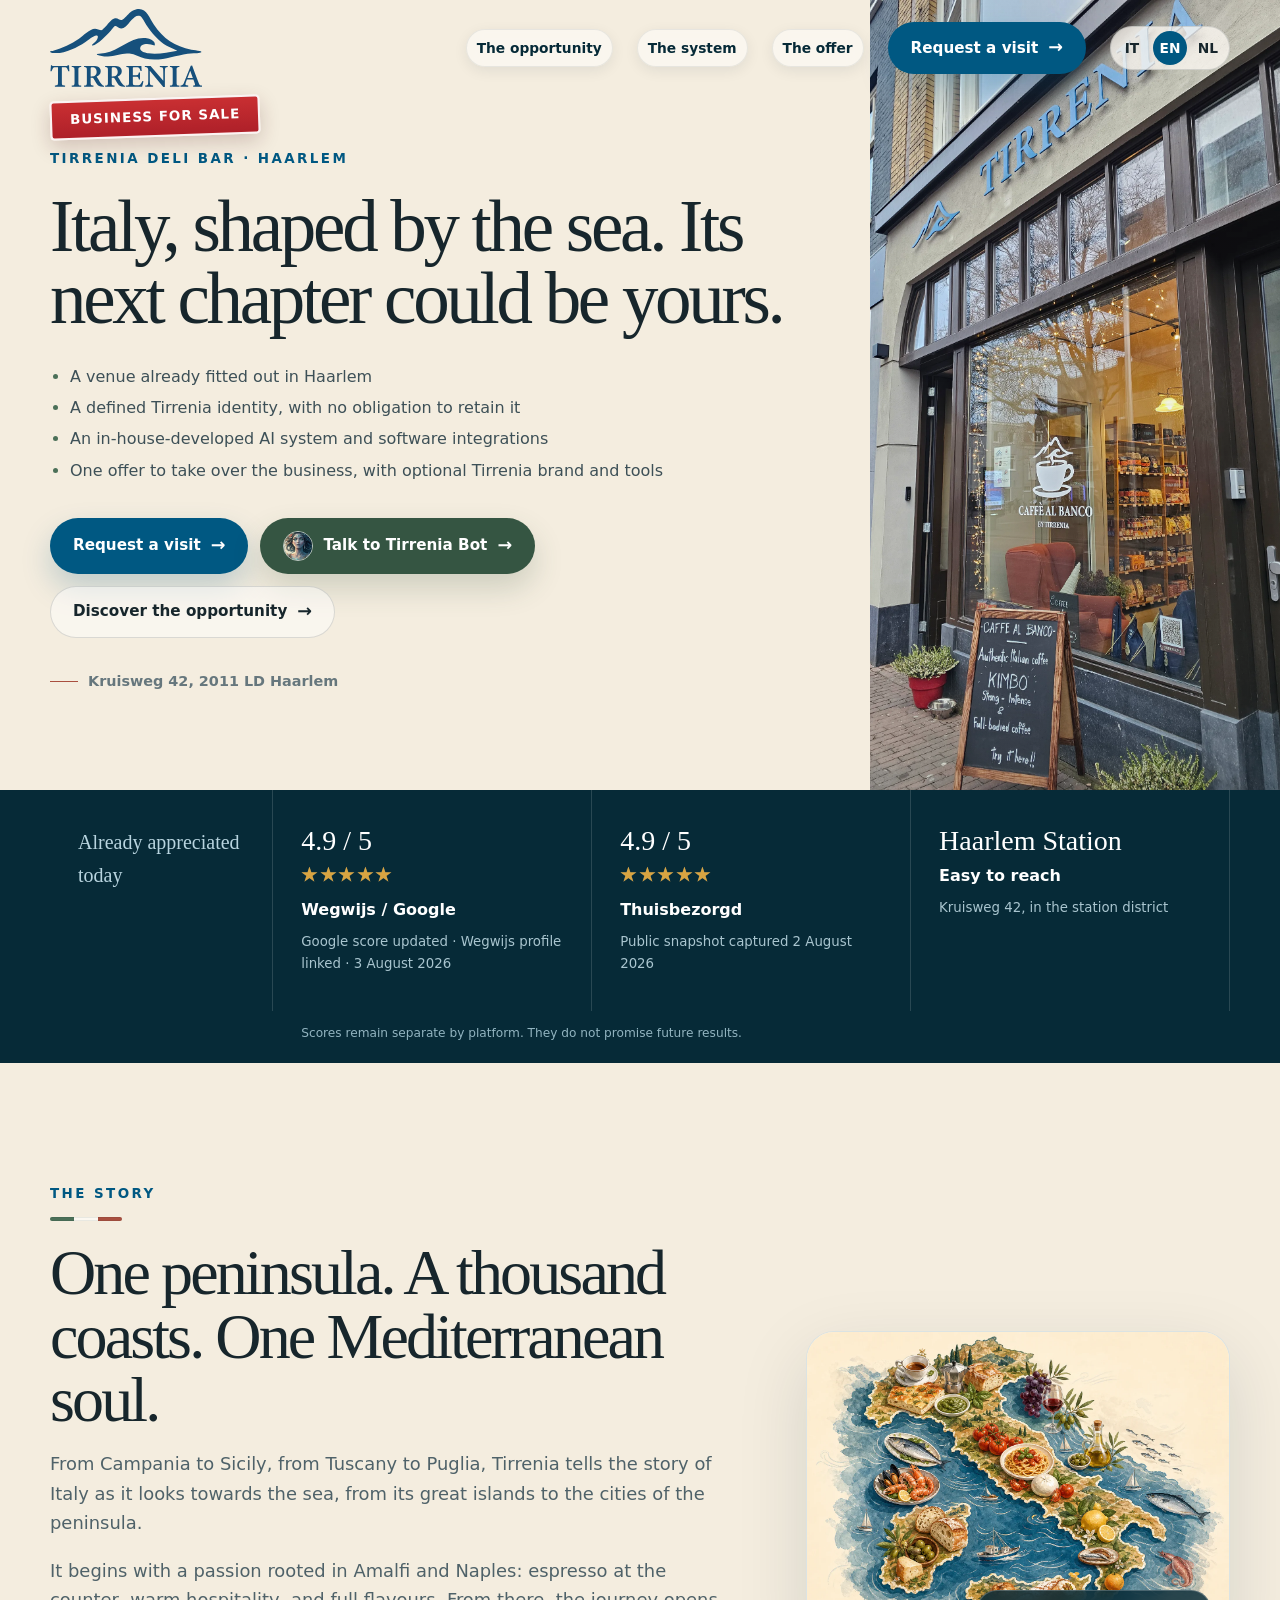
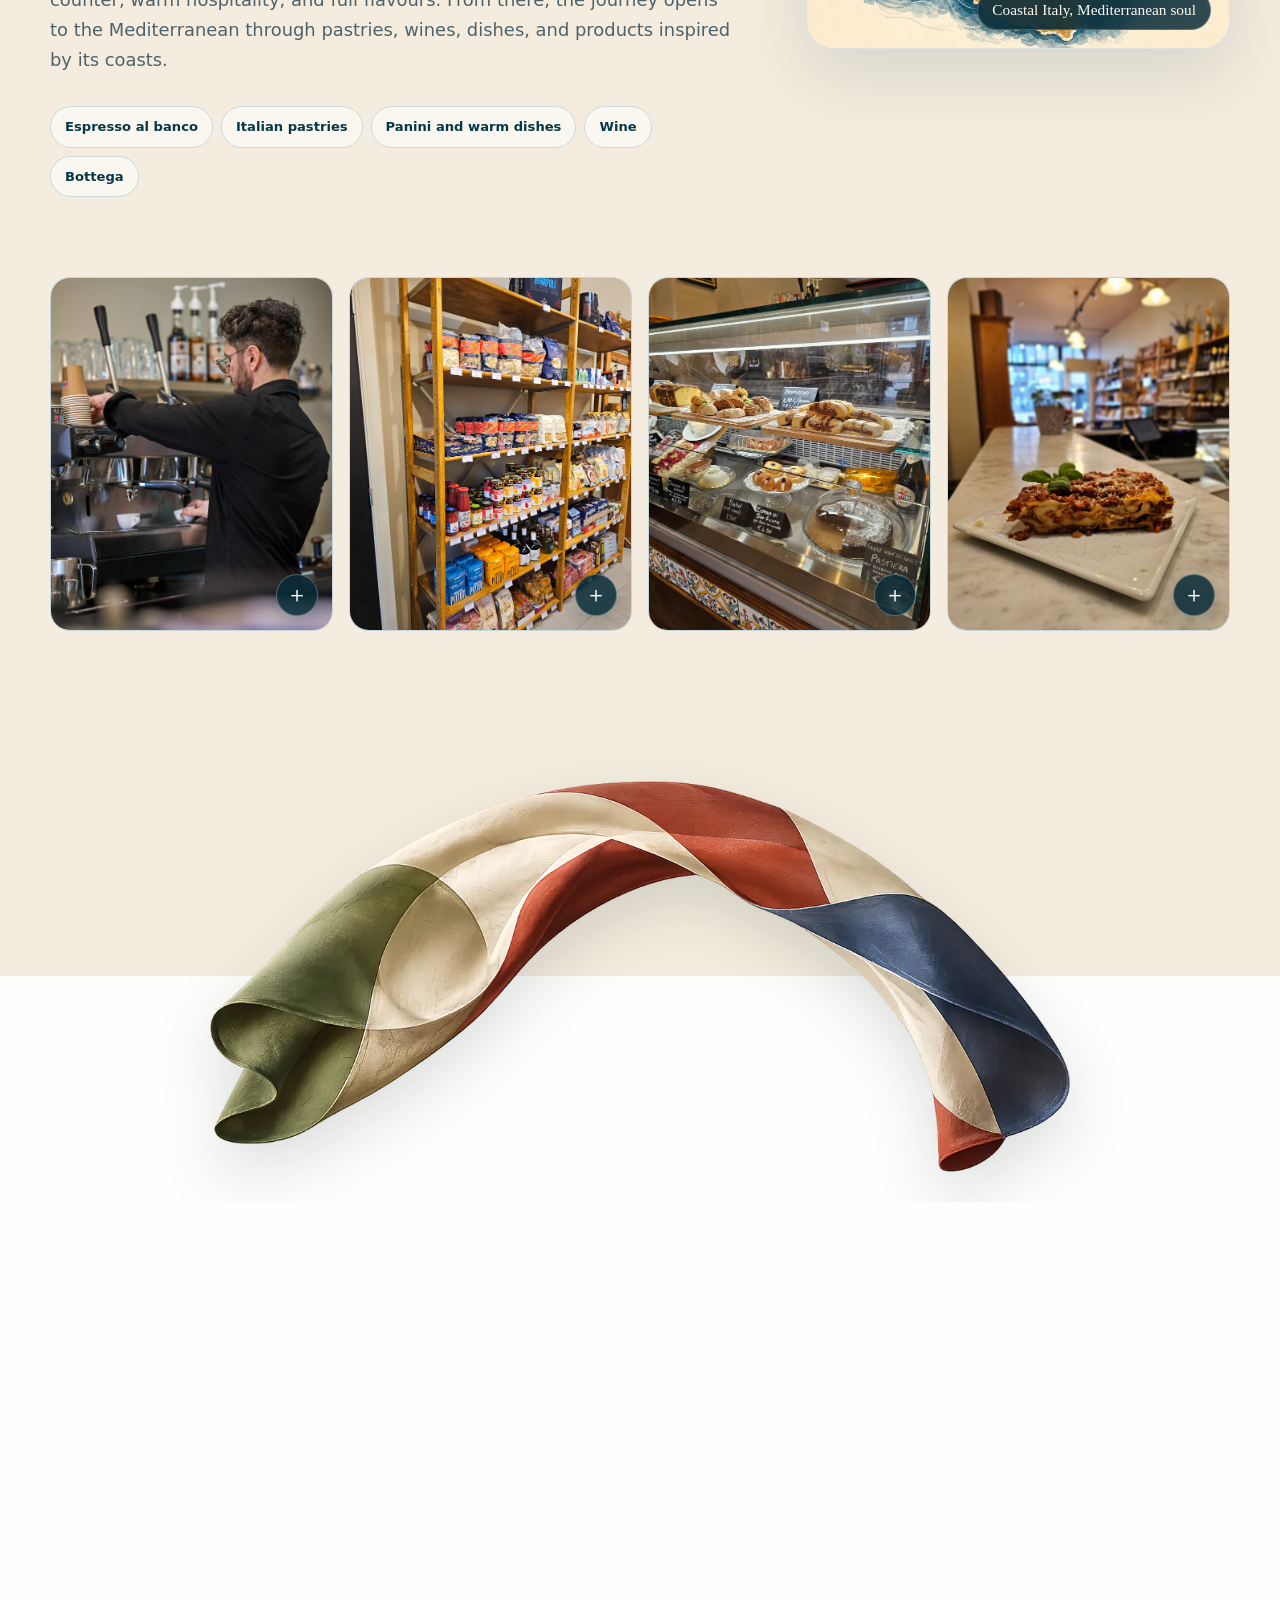
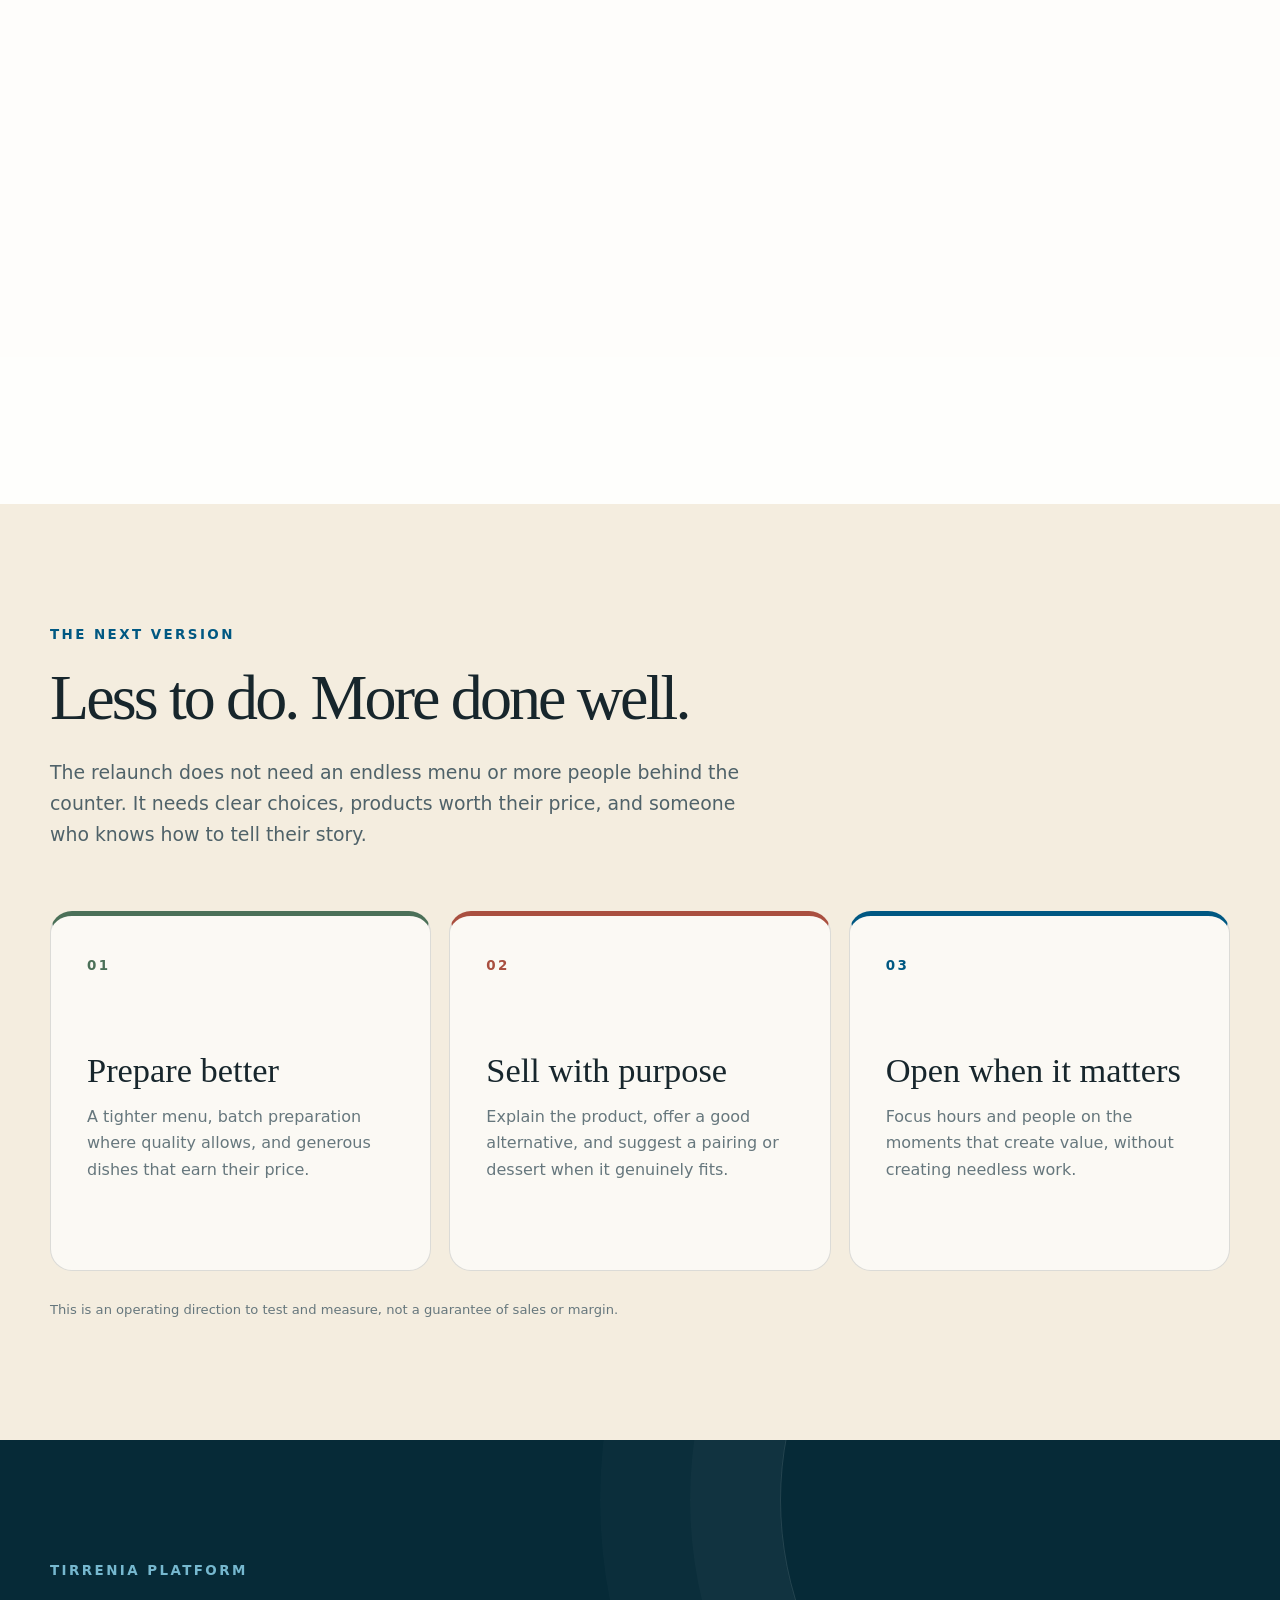
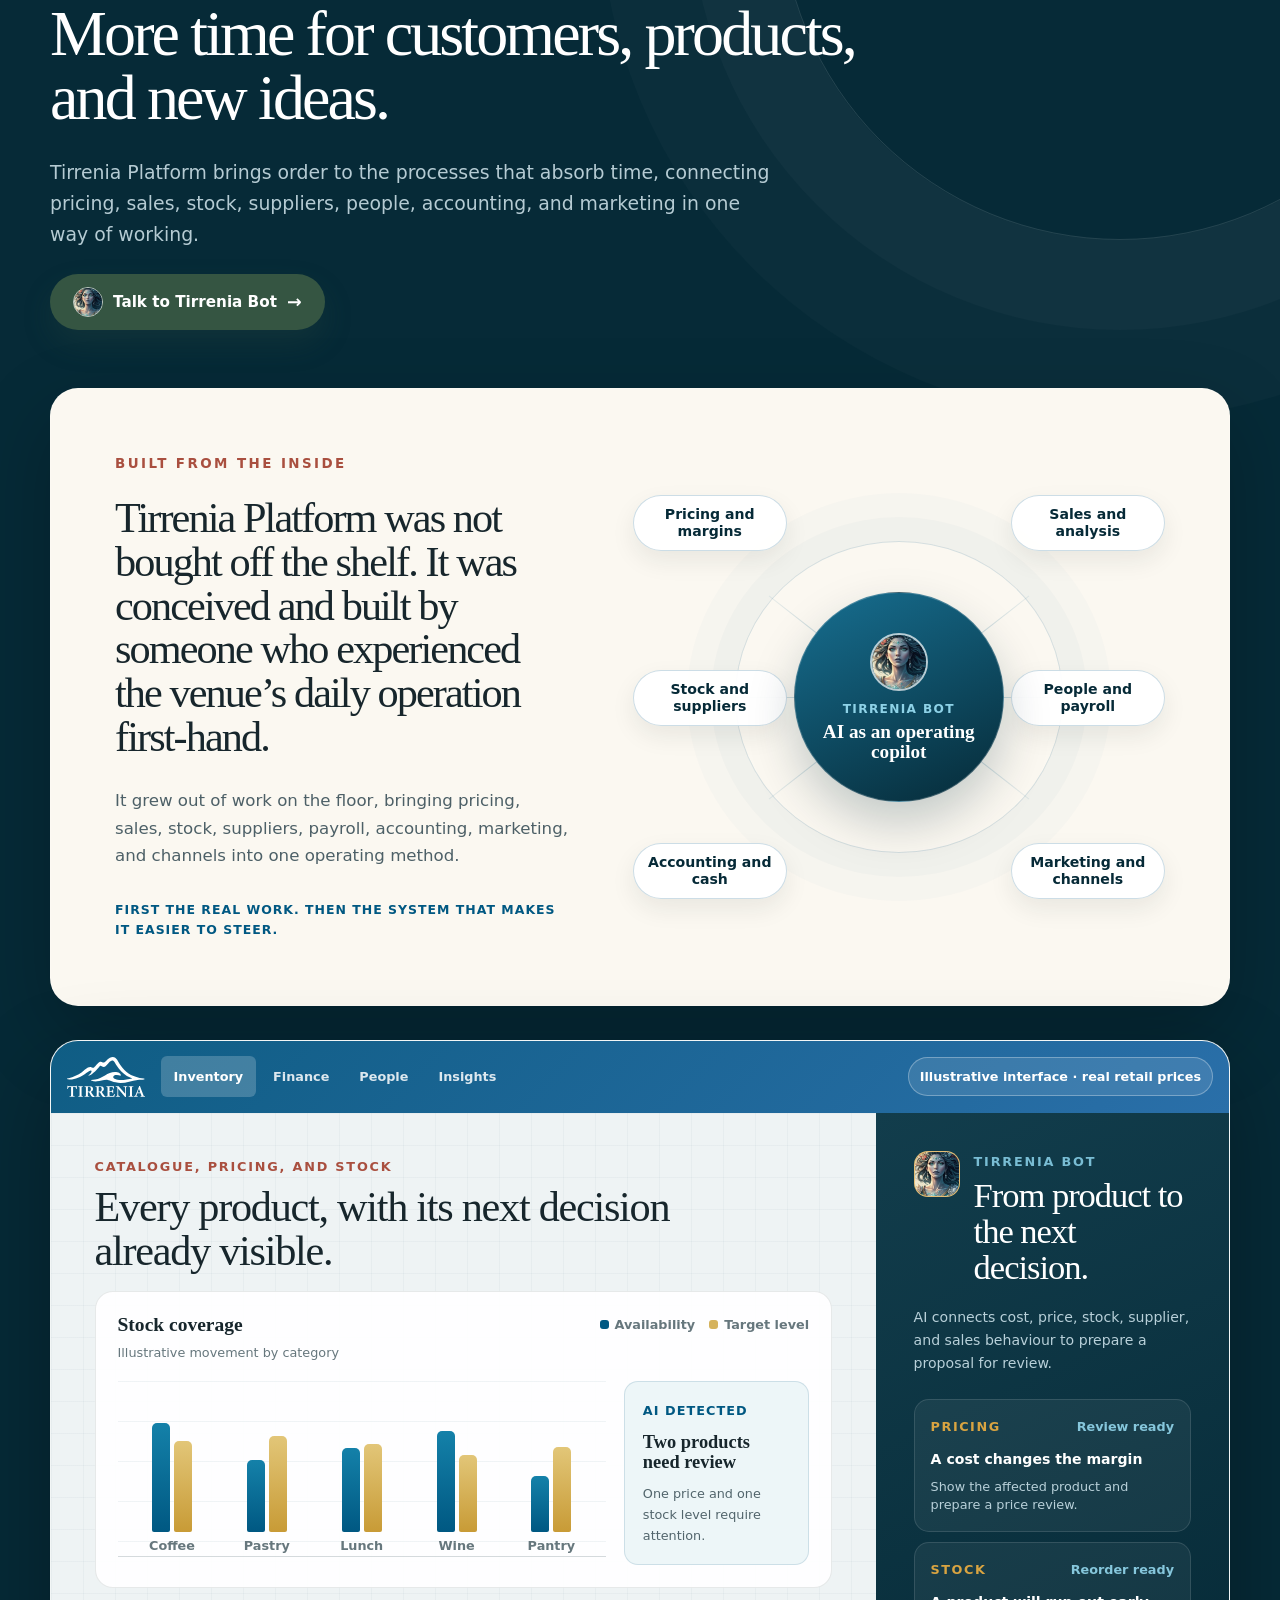
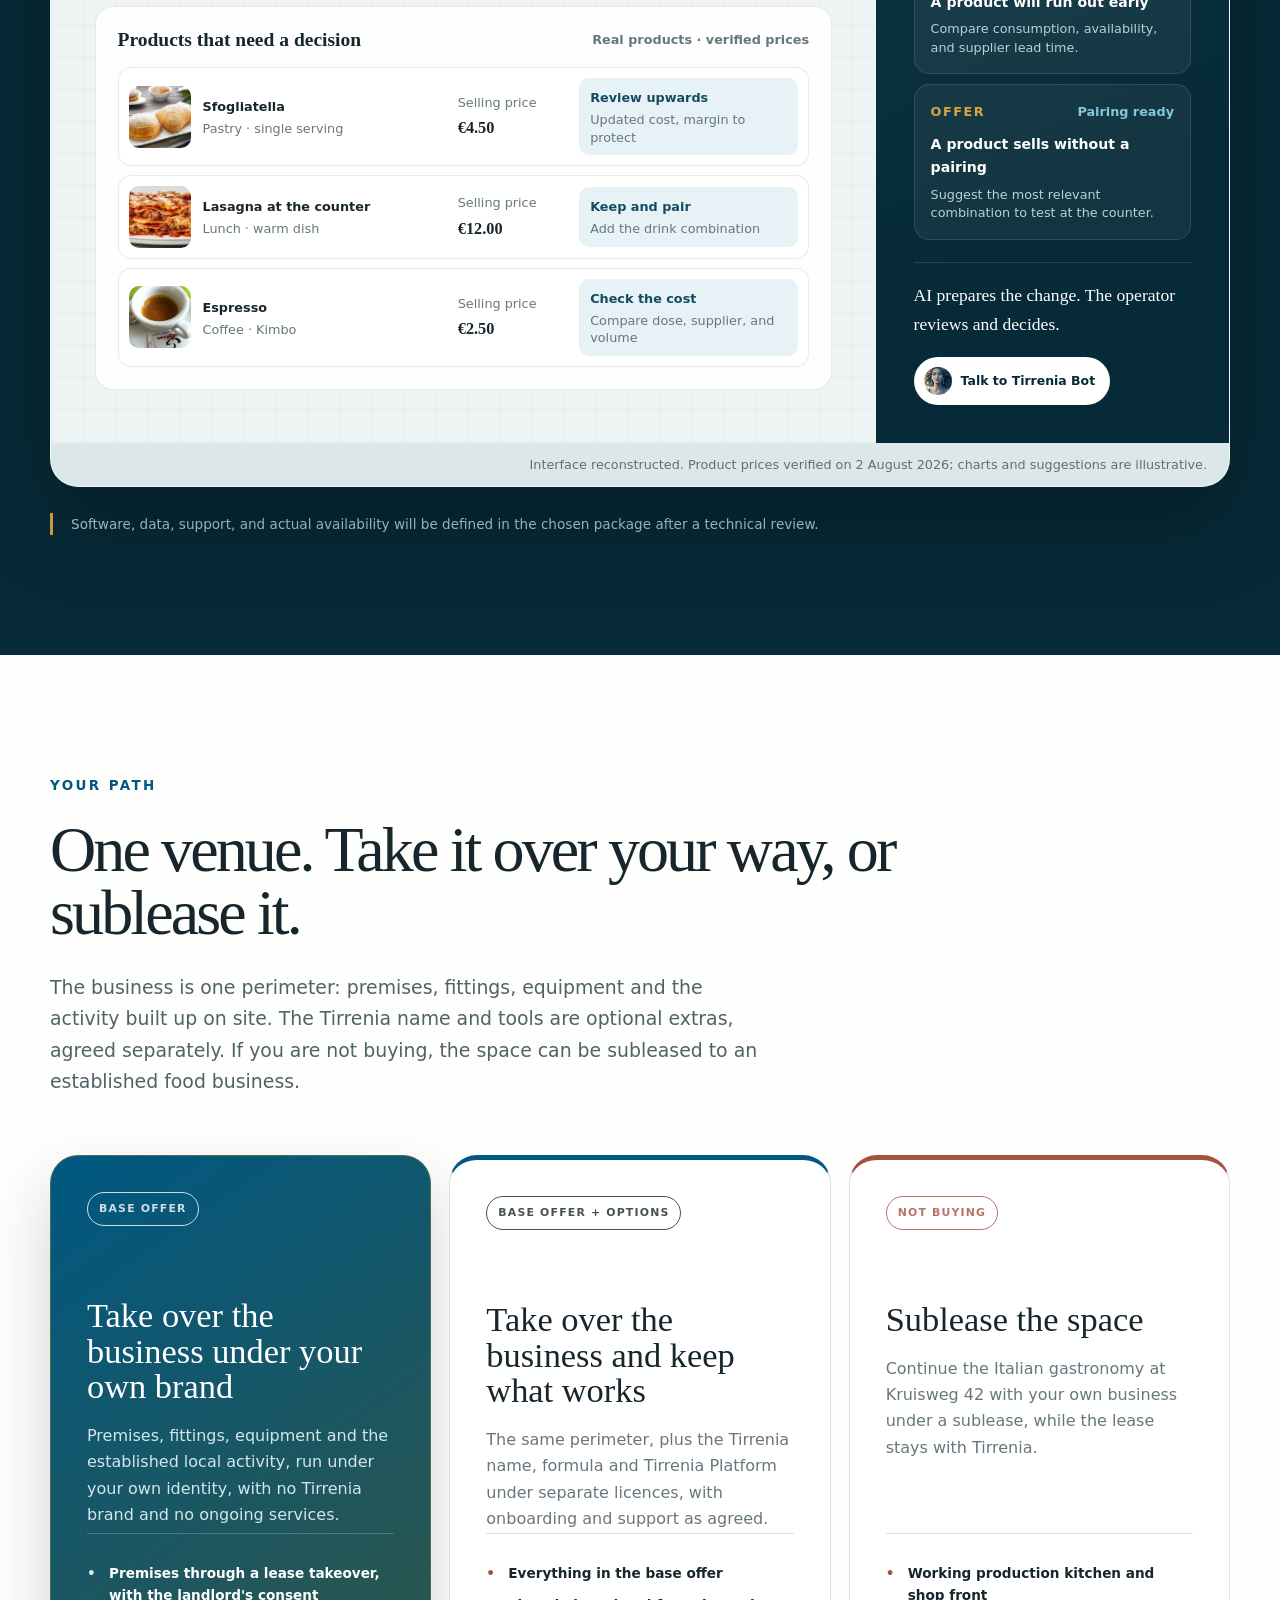
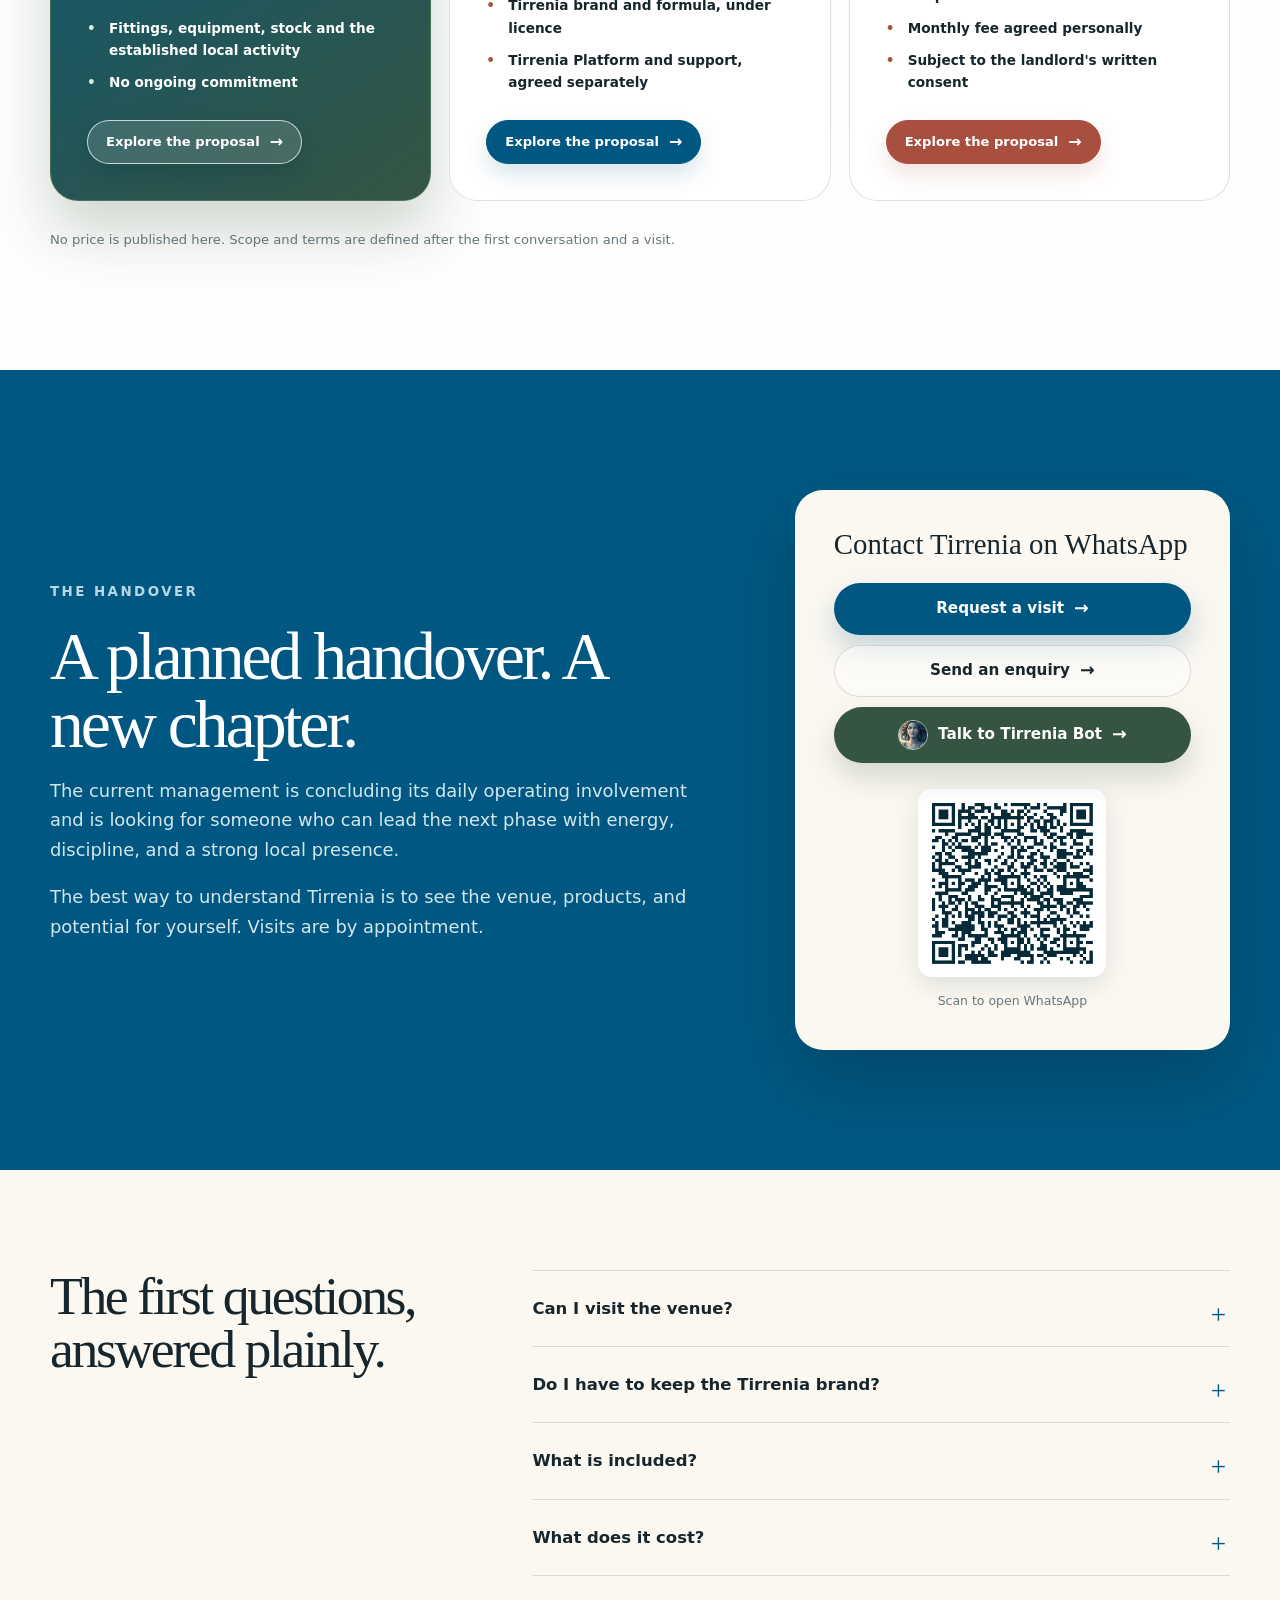
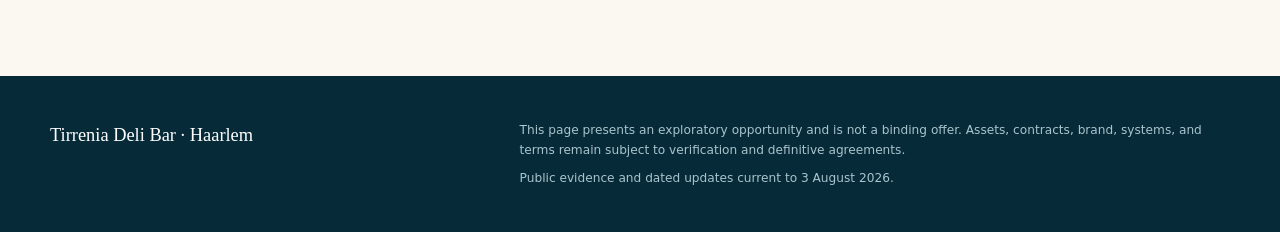
==== commit ef23a542: "Use Tirrenia Deli Bar on public pages" ====
--- a/index.html
+++ b/index.html
@@ -6,15 +6,15 @@
     <meta name="robots" content="noindex, nofollow, noarchive, nosnippet">
     <meta name="referrer" content="no-referrer">
     <meta name="theme-color" content="#f4eddf">
-    <title>Tirrenia Haarlem | The next chapter</title>
-    <meta name="description" content="Choose your language to discover the Tirrenia Haarlem opportunity.">
+    <title>Tirrenia Deli Bar Haarlem | The next chapter</title>
+    <meta name="description" content="Choose your language to discover the Tirrenia Deli Bar Haarlem opportunity.">
     <link rel="icon" href="/assets/favicon.svg" type="image/svg+xml">
     <link rel="stylesheet" href="/assets/styles.css">
   </head>
   <body class="language-entry">
     <main class="language-entry__panel">
-      <img class="language-entry__logo" src="/assets/logo-tirrenia.svg" alt="Tirrenia">
-      <p>Caffè al Banco · Haarlem</p>
+      <img class="language-entry__logo" src="/assets/logo-tirrenia.svg" alt="Tirrenia Deli Bar">
+      <p>Tirrenia Deli Bar · Haarlem</p>
       <h1>Choose your language</h1>
       <nav aria-label="Language selection">
         <a href="/it/" lang="it">Italiano</a>
--- a/assets/styles.css
+++ b/assets/styles.css
@@ -1932,8 +1932,7 @@
   border-top: 5px solid var(--italia-red);
 }
 
-.path-card:nth-child(3) .path-card__label,
-.path-card:nth-child(3) .path-card__cta {
+.path-card:nth-child(3) .path-card__label {
   color: var(--italia-red);
 }
 
@@ -2000,25 +1999,49 @@
 .path-card__cta {
   display: inline-flex;
   align-items: center;
+  align-self: flex-start;
+  justify-content: center;
   gap: 10px;
+  min-height: 44px;
   margin-top: 26px;
-  color: var(--sea);
+  padding: 10px 18px;
+  border: 1px solid var(--sea);
+  border-radius: 999px;
+  color: white;
+  background: var(--sea);
+  box-shadow: 0 10px 22px rgba(0, 88, 130, 0.16);
   font-size: 0.82rem;
   font-weight: 900;
+  line-height: 1;
+  transition: transform 180ms ease, box-shadow 180ms ease, background-color 180ms ease;
 }
 
 .path-card:first-child .path-card__cta {
-  color: #dcebdc;
+  border-color: rgba(255, 255, 255, 0.72);
+  color: white;
+  background: rgba(255, 255, 255, 0.13);
+  box-shadow: 0 10px 22px rgba(3, 39, 53, 0.2);
+}
+
+.path-card:nth-child(3) .path-card__cta {
+  border-color: var(--italia-red);
+  background: var(--italia-red);
+  box-shadow: 0 10px 22px rgba(178, 74, 57, 0.16);
 }
 
 .path-card__cta::after {
-  content: '↗';
+  content: '→';
   font-size: 1rem;
   transition: transform 180ms ease;
 }
 
+.path-card:hover .path-card__cta {
+  box-shadow: 0 14px 28px rgba(6, 42, 55, 0.22);
+  transform: translateY(-2px);
+}
+
 .path-card:hover .path-card__cta::after {
-  transform: translate(2px, -2px);
+  transform: translateX(3px);
 }
 
 .path-card__trigger {
@@ -2341,6 +2364,10 @@
   margin-top: 8px;
 }
 
+.back-to-top {
+  display: none;
+}
+
 .language-entry {
   display: grid;
   min-height: 100vh;
@@ -2402,70 +2429,131 @@
   transform: none;
 }
 
-.bot-chat-launcher {
+.persistent-actions {
   position: fixed;
   right: 24px;
   bottom: 24px;
   z-index: 110;
   display: flex;
-  min-height: 72px;
   align-items: center;
-  gap: 12px;
-  padding: 9px 18px 9px 9px;
+  gap: 7px;
+  padding: 7px;
+  background: rgba(251, 248, 241, 0.94);
+  border: 1px solid rgba(6, 42, 55, 0.14);
+  border-radius: 19px;
+  box-shadow: 0 18px 46px rgba(6, 42, 55, 0.3);
+  backdrop-filter: blur(16px);
+}
+
+.js-ready .persistent-actions {
+  visibility: hidden;
+  pointer-events: none;
+  opacity: 0;
+  transform: translateY(18px);
+  transition: opacity 200ms ease, transform 200ms ease, visibility 200ms ease;
+}
+
+.js-ready .persistent-actions.is-visible {
+  visibility: visible;
+  pointer-events: auto;
+  opacity: 1;
+  transform: none;
+}
+
+.persistent-actions__visit,
+.persistent-actions__paths,
+.persistent-actions__bot {
+  display: inline-flex;
+  min-height: 54px;
+  align-items: center;
+  justify-content: center;
+  gap: 9px;
+  padding: 11px 17px;
   color: white;
-  background: var(--sea-deep);
-  border: 1px solid rgba(255, 255, 255, 0.22);
-  border-radius: 999px;
-  box-shadow: 0 18px 46px rgba(6, 42, 55, 0.3);
+  border: 0;
+  border-radius: 13px;
   font: inherit;
-  text-align: left;
+  font-size: 0.9rem;
+  font-weight: 850;
+  line-height: 1.15;
+  text-align: center;
+  text-decoration: none;
   cursor: pointer;
-  transition: transform 180ms ease, background 180ms ease;
-}
-
-.bot-chat-launcher:hover {
+  transition: transform 180ms ease, background 180ms ease, box-shadow 180ms ease;
+}
+
+.persistent-actions__visit {
   background: var(--sea);
+  box-shadow: 0 10px 24px rgba(0, 88, 130, 0.2);
+}
+
+.persistent-actions__visit::after {
+  content: '→';
+  font-size: 1.05rem;
+}
+
+.persistent-actions__paths {
+  color: var(--sea-deep);
+  background: white;
+  border: 1px solid var(--line);
+  box-shadow: 0 10px 24px rgba(6, 42, 55, 0.08);
+}
+
+.persistent-actions__paths::after {
+  content: '↓';
+  font-size: 1rem;
+}
+
+.persistent-actions__bot {
+  background: var(--italia-green-dark);
+  box-shadow: 0 10px 24px rgba(53, 85, 66, 0.2);
+}
+
+.persistent-actions__visit:hover,
+.persistent-actions__paths:hover,
+.persistent-actions__bot:hover {
   transform: translateY(-2px);
 }
 
-.bot-chat-launcher img {
-  width: 54px;
-  height: 54px;
+.persistent-actions__visit:hover {
+  background: var(--sea-dark);
+}
+
+.persistent-actions__paths:hover {
+  color: var(--sea);
+  background: var(--cream-light);
+}
+
+.persistent-actions__bot:hover {
+  background: var(--italia-green);
+}
+
+.persistent-actions__bot img {
+  width: 34px;
+  height: 34px;
   flex: 0 0 auto;
   object-fit: cover;
-  border: 2px solid rgba(255, 255, 255, 0.75);
+  border: 1px solid rgba(255, 255, 255, 0.72);
   border-radius: 50%;
 }
 
-.bot-chat-launcher span {
-  display: grid;
-  line-height: 1.2;
-}
-
-.bot-chat-launcher small {
-  color: #a9d6e7;
-  font-size: 0.8rem;
-  font-weight: 800;
-  letter-spacing: 0.09em;
-  text-transform: uppercase;
-}
-
-.bot-chat-launcher strong {
-  margin-top: 3px;
-  font-size: 0.98rem;
-}
-
-.bot-chat-launcher i {
+.persistent-actions__bot i {
   width: 10px;
   height: 10px;
-  margin-left: 2px;
+  flex: 0 0 auto;
   background: #85b894;
   border: 2px solid rgba(255, 255, 255, 0.72);
   border-radius: 50%;
   box-shadow: 0 0 0 4px rgba(133, 184, 148, 0.16);
 }
 
-.bot-chat[open] ~ .bot-chat-launcher {
+.persistent-actions [aria-disabled='true'] {
+  cursor: not-allowed;
+  filter: saturate(0.3);
+  opacity: 0.72;
+}
+
+.bot-chat[open] ~ .persistent-actions {
   display: none;
 }
 
@@ -2996,6 +3084,26 @@
     grid-template-columns: 1fr;
     gap: 22px;
   }
+
+  .back-to-top {
+    display: inline-flex;
+    width: fit-content;
+    min-height: 48px;
+    align-items: center;
+    gap: 10px;
+    padding: 10px 16px;
+    border: 1px solid rgba(255, 255, 255, 0.24);
+    border-radius: 999px;
+    color: white;
+    font-size: 0.9rem;
+    font-weight: 850;
+    text-decoration: none;
+  }
+
+  .back-to-top span {
+    font-size: 1.25rem;
+    line-height: 1;
+  }
 }
 
 @media (max-width: 520px) {
@@ -3009,24 +3117,34 @@
     letter-spacing: 0.06em;
   }
 
-  .bot-chat-launcher {
-    right: 14px;
-    bottom: 14px;
-    min-height: 62px;
-    padding: 7px 14px 7px 7px;
-  }
-
-  .bot-chat-launcher img {
-    width: 46px;
-    height: 46px;
-  }
-
-  .bot-chat-launcher small {
-    font-size: 0.74rem;
-  }
-
-  .bot-chat-launcher strong {
-    font-size: 0.9rem;
+  .persistent-actions {
+    right: 10px;
+    bottom: max(10px, env(safe-area-inset-bottom));
+    left: 10px;
+    display: grid;
+    grid-template-columns: 1.08fr 0.96fr 0.96fr;
+    gap: 6px;
+    padding: 6px;
+    border-radius: 17px;
+  }
+
+  .persistent-actions__visit,
+  .persistent-actions__paths,
+  .persistent-actions__bot {
+    min-width: 0;
+    min-height: 52px;
+    gap: 6px;
+    padding: 9px 10px;
+    font-size: 0.8rem;
+  }
+
+  .persistent-actions__bot img {
+    width: 28px;
+    height: 28px;
+  }
+
+  .persistent-actions__bot i {
+    display: none;
   }
 
   .bot-chat {
@@ -3077,7 +3195,15 @@
   }
 
   .hero h1 {
-    font-size: clamp(3rem, 15vw, 4.2rem);
+    font-size: clamp(2.65rem, 11.5vw, 3.3rem);
+    line-height: 1.02;
+  }
+
+  .section-title,
+  .transition h2,
+  .faq h2 {
+    font-size: clamp(2.2rem, 9.2vw, 2.65rem);
+    line-height: 1.04;
   }
 
   .hero__actions {
@@ -3138,7 +3264,28 @@
   }
 
   .creator-story__text blockquote {
-    font-size: clamp(2rem, 10.5vw, 3rem);
+    font-size: clamp(1.75rem, 8.2vw, 2.2rem);
+    line-height: 1.08;
+  }
+
+  .platform-workspace > h3,
+  .ai-sidebar h3 {
+    font-size: 1.75rem;
+    line-height: 1.08;
+  }
+
+  .lever-card h3,
+  .path-card h3 {
+    font-size: 1.9rem;
+  }
+
+  .path-card__cta {
+    width: 100%;
+  }
+
+  .path-dialog h3 {
+    font-size: 2.2rem;
+    line-height: 1.05;
   }
 
   .creator-ecosystem {
@@ -3299,6 +3446,20 @@
   }
 }
 
+@media (max-width: 360px) {
+  .persistent-actions__visit,
+  .persistent-actions__paths,
+  .persistent-actions__bot {
+    padding-inline: 7px;
+    font-size: 0.75rem;
+  }
+
+  .persistent-actions__bot img {
+    width: 26px;
+    height: 26px;
+  }
+}
+
 @media (prefers-reduced-motion: reduce) {
   html {
     scroll-behavior: auto;
@@ -3317,4 +3478,8 @@
     opacity: 1;
     transform: none;
   }
-}
+
+  .js-ready .persistent-actions {
+    transition: none;
+  }
+}
